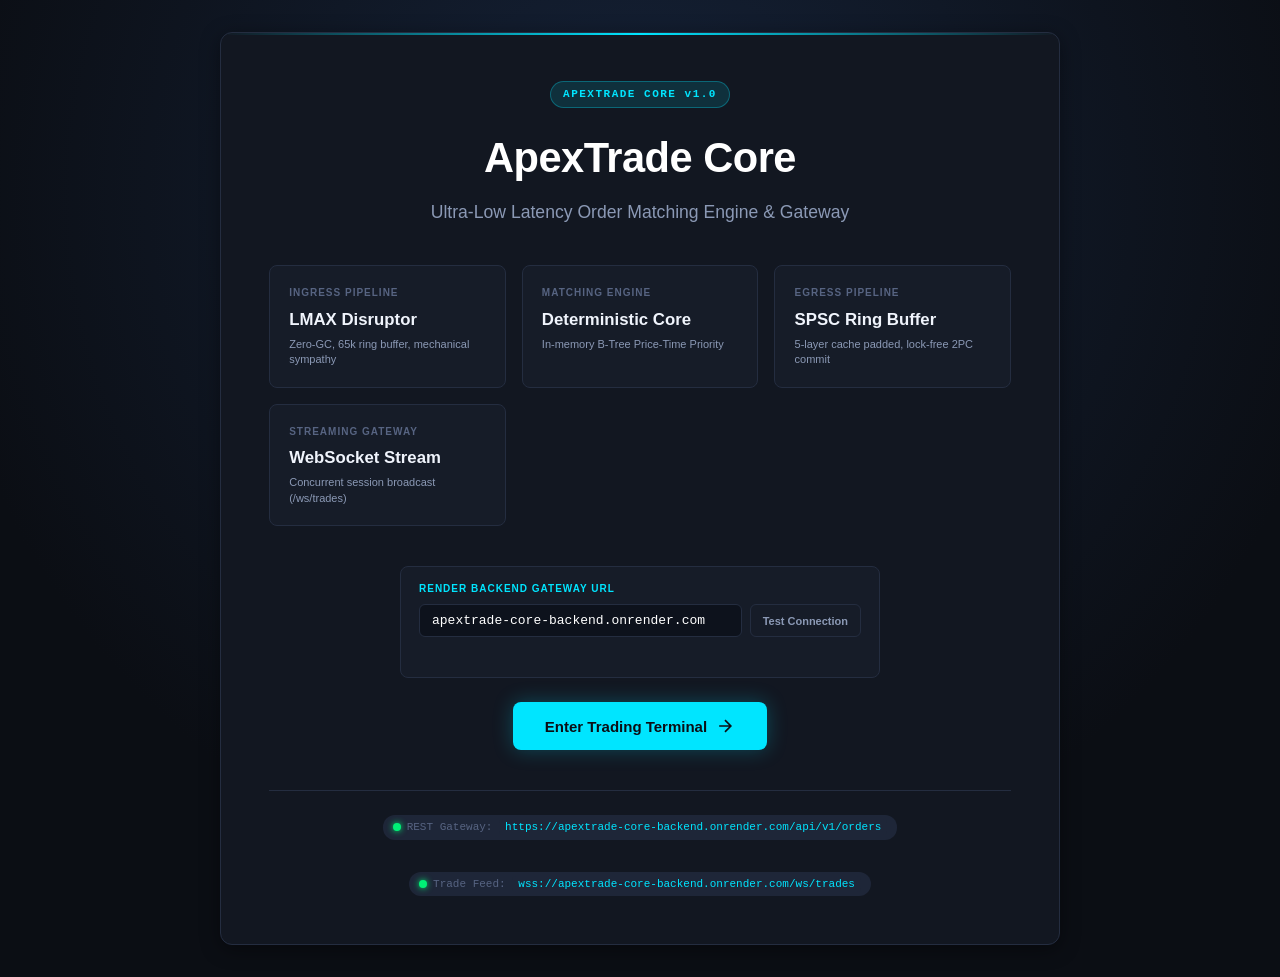
==== frontend/index.html @ 794113b6 "feat(frontend): set default production gateway to apextrade-core-backend.onrender.com" ====
<!DOCTYPE html>
<html lang="en">
<head>
  <meta charset="UTF-8">
  <meta name="viewport" content="width=device-width, initial-scale=1.0">
  <title>ApexTrade Core // Ultra-Low Latency Trading Terminal</title>
  <link rel="stylesheet" href="css/style.css">
</head>
<body class="theme-dark">
  <div id="app-container">

    <!-- ==================== VIEW 1: WELCOME SCREEN ==================== -->
    <section id="welcome-view" class="view active">
      <div class="welcome-card">
        <div class="welcome-header">
          <span class="badge-accent">APEXTRADE CORE v1.0</span>
          <h1 class="welcome-title">ApexTrade Core</h1>
          <p class="welcome-subtitle">Ultra-Low Latency Order Matching Engine & Gateway</p>
        </div>

        <div class="specs-grid">
          <div class="spec-card">
            <div class="spec-label">INGRESS PIPELINE</div>
            <div class="spec-value">LMAX Disruptor</div>
            <div class="spec-detail">Zero-GC, 65k ring buffer, mechanical sympathy</div>
          </div>
          <div class="spec-card">
            <div class="spec-label">MATCHING ENGINE</div>
            <div class="spec-value">Deterministic Core</div>
            <div class="spec-detail">In-memory B-Tree Price-Time Priority</div>
          </div>
          <div class="spec-card">
            <div class="spec-label">EGRESS PIPELINE</div>
            <div class="spec-value">SPSC Ring Buffer</div>
            <div class="spec-detail">5-layer cache padded, lock-free 2PC commit</div>
          </div>
          <div class="spec-card">
            <div class="spec-label">STREAMING GATEWAY</div>
            <div class="spec-value">WebSocket Stream</div>
            <div class="spec-detail">Concurrent session broadcast (/ws/trades)</div>
          </div>
        </div>

        <div class="welcome-actions">
          <div class="gateway-config-box" id="welcome-gateway-box">
            <label for="welcome-gateway-input" class="gateway-label">RENDER BACKEND GATEWAY URL</label>
            <div class="gateway-input-group">
              <input type="text" id="welcome-gateway-input" placeholder="apextrade-core-backend.onrender.com" class="font-mono" autocomplete="off" spellcheck="false">
              <button type="button" id="btn-test-gateway" class="btn btn-outline btn-sm">Test Connection</button>
            </div>
            <div id="gateway-test-status" class="gateway-status-text"></div>
          </div>

          <button id="btn-enter-terminal" class="btn btn-primary btn-large">
            <span>Enter Trading Terminal</span>
            <svg class="icon-arrow" width="20" height="20" viewBox="0 0 24 24" fill="none" stroke="currentColor" stroke-width="2">
              <path d="M5 12h14M12 5l7 7-7 7"/>
            </svg>
          </button>
        </div>

        <div class="welcome-footer">
          <div class="status-indicator">
            <span class="status-dot ping-alive"></span>
            <span>REST Gateway: <code class="code-pill" id="footer-rest-url">/api/v1/orders</code></span>
          </div>
          <div class="status-indicator">
            <span class="status-dot ping-alive"></span>
            <span>Trade Feed: <code class="code-pill" id="footer-ws-url">/ws/trades</code></span>
          </div>
        </div>
      </div>
    </section>

    <!-- ==================== VIEW 2: TRADING TERMINAL ==================== -->
    <section id="terminal-view" class="view hidden">
      <!-- Terminal Top Navigation Bar -->
      <header class="terminal-navbar">
        <div class="nav-left">
          <div class="brand">
            <span class="brand-logo">▲</span>
            <span class="brand-text">APEXTRADE<span class="accent-text">.CORE</span></span>
          </div>
          <div class="ws-status-badge" id="ws-status">
            <span class="status-dot" id="ws-dot"></span>
            <span id="ws-status-text">CONNECTING...</span>
          </div>
        </div>

        <!-- Real-time Market Strip -->
        <div class="market-strip">
          <div class="market-item">
            <span class="market-label">INSTRUMENT</span>
            <span class="market-val font-mono" id="instrument-name">BTC / USDT</span>
          </div>
          <div class="market-item">
            <span class="market-label">LAST TRADED PRICE (LTP)</span>
            <span class="market-val font-mono price-display" id="ltp-display">--</span>
          </div>
          <div class="market-item">
            <span class="market-label">LAST QTY</span>
            <span class="market-val font-mono" id="last-qty-display">--</span>
          </div>
          <div class="market-item">
            <span class="market-label">SESSION VOLUME</span>
            <span class="market-val font-mono" id="total-vol-display">0</span>
          </div>
          <div class="market-item">
            <span class="market-label">TOTAL TRADES</span>
            <span class="market-val font-mono" id="trade-count-display">0</span>
          </div>
        </div>

        <div class="nav-right">
          <div class="user-session-chip" title="ApexTrade Backend Gateway Host (Leave empty for auto-detect)">
            <span class="user-label">GATEWAY:</span>
            <input type="text" id="gateway-host-input" placeholder="auto" style="width: 130px;">
          </div>
          <div class="user-session-chip">
            <span class="user-label">USER ID:</span>
            <input type="number" id="trader-user-id" min="1" value="101" title="Trading User ID">
          </div>
          <button id="btn-exit-terminal" class="btn btn-outline btn-sm" title="Return to Welcome Screen">Exit</button>
        </div>
      </header>

      <!-- Terminal Main Grid -->
      <main class="terminal-grid">

        <!-- Column 1: Order Placement Form -->
        <section class="panel panel-order-entry">
          <div class="panel-header">
            <h2>Direct Market Access (DMA)</h2>
            <span class="panel-subtitle">Post order to Ingress Disruptor</span>
          </div>

          <div class="panel-body">
            <!-- Buy / Sell Toggle -->
            <div class="toggle-group side-toggle" role="group">
              <button type="button" class="btn-toggle active-buy" id="btn-side-buy" data-side="BUY">BUY</button>
              <button type="button" class="btn-toggle" id="btn-side-sell" data-side="SELL">SELL</button>
            </div>

            <!-- Order Type Toggle -->
            <div class="toggle-group type-toggle" role="group">
              <button type="button" class="btn-toggle active" id="btn-type-limit" data-type="LIMIT">LIMIT</button>
              <button type="button" class="btn-toggle" id="btn-type-market" data-type="MARKET">MARKET</button>
            </div>

            <!-- Order Form -->
            <form id="order-form" novalidate>
              <!-- Price Field -->
              <div class="form-group" id="group-price">
                <label for="input-price">Limit Price (USDT)</label>
                <div class="input-with-controls">
                  <button type="button" class="btn-step" id="btn-price-minus">-10</button>
                  <input type="number" id="input-price" class="font-mono" value="50000" min="1" step="any" required>
                  <button type="button" class="btn-step" id="btn-price-plus">+10</button>
                </div>
                <div class="quick-presets">
                  <button type="button" class="btn-preset" data-price-offset="-50">-50</button>
                  <button type="button" class="btn-preset" data-price-offset="-10">-10</button>
                  <button type="button" class="btn-preset" data-price-offset="0">LTP</button>
                  <button type="button" class="btn-preset" data-price-offset="10">+10</button>
                  <button type="button" class="btn-preset" data-price-offset="50">+50</button>
                </div>
              </div>

              <!-- Quantity Field -->
              <div class="form-group" id="group-qty">
                <label for="input-qty">Quantity</label>
                <div class="input-with-controls">
                  <button type="button" class="btn-step" id="btn-qty-minus">-10</button>
                  <input type="number" id="input-qty" class="font-mono" value="10" min="1" step="any" required>
                  <button type="button" class="btn-step" id="btn-qty-plus">+10</button>
                </div>
                <div class="quick-presets">
                  <button type="button" class="btn-preset" data-qty="10">10</button>
                  <button type="button" class="btn-preset" data-qty="50">50</button>
                  <button type="button" class="btn-preset" data-qty="100">100</button>
                  <button type="button" class="btn-preset" data-qty="500">500</button>
                </div>
              </div>

              <!-- Order Summary Calculation -->
              <div class="order-summary font-mono">
                <div class="summary-row">
                  <span>Est. Notional:</span>
                  <span id="summary-notional">500,000 USDT</span>
                </div>
              </div>

              <!-- Submit Button -->
              <button type="submit" id="btn-submit-order" class="btn btn-buy btn-block">
                Submit BUY Limit Order
              </button>
            </form>

            <!-- Quick Demo Helper -->
            <div class="demo-box">
              <span class="demo-box-label">QUICK VERIFICATION</span>
              <button type="button" id="btn-demo-cross" class="btn btn-outline btn-sm btn-block" title="Places BUY @ 50000 and SELL @ 50000 to instantly trigger an execution">
                ⚡ Place Cross Pair (Match Test)
              </button>
            </div>

            <!-- Execution Status Banner -->
            <div id="order-status-banner" class="status-banner hidden">
              <div class="status-banner-content">
                <span class="status-banner-title" id="banner-title">ORDER SUBMITTED</span>
                <span class="status-banner-desc font-mono" id="banner-desc">--</span>
              </div>
            </div>
          </div>
        </section>

        <!-- Column 2: My Active Orders (Client Cache & Cancel) -->
        <section class="panel panel-my-orders">
          <div class="panel-header">
            <div class="header-with-badge">
              <h2>My Active Orders</h2>
              <span class="count-badge font-mono" id="my-orders-count">0</span>
            </div>
            <button type="button" id="btn-clear-orders" class="btn btn-link btn-xs" title="Clear cancelled and fully filled orders">
              Clear Completed
            </button>
          </div>

          <div class="panel-body table-container">
            <table class="data-table" id="table-my-orders">
              <thead>
                <tr>
                  <th>Order ID</th>
                  <th>Time</th>
                  <th>Side</th>
                  <th>Type</th>
                  <th>Price</th>
                  <th>Qty</th>
                  <th>Filled</th>
                  <th>Status</th>
                  <th>Action</th>
                </tr>
              </thead>
              <tbody id="my-orders-tbody">
                <tr class="empty-row" id="my-orders-empty">
                  <td colspan="9">No active orders placed yet in this session.</td>
                </tr>
              </tbody>
            </table>
          </div>
        </section>

        <!-- Column 3: Public Trade Tape (Live WebSocket Stream) -->
        <section class="panel panel-trade-tape">
          <div class="panel-header">
            <div class="header-with-badge">
              <h2>Public Trade Feed</h2>
              <span class="feed-pulse" id="tape-pulse"></span>
            </div>
            <div class="header-tools">
              <label class="toggle-checkbox" title="Toggle automatic scrolling to latest trades">
                <input type="checkbox" id="chk-autoscroll" checked>
                <span>Auto-scroll</span>
              </label>
            </div>
          </div>

          <div class="panel-body table-container" id="trade-tape-container">
            <table class="data-table" id="table-trades">
              <thead>
                <tr>
                  <th>Time</th>
                  <th>Side</th>
                  <th>Price (USDT)</th>
                  <th>Size</th>
                  <th>Trade ID</th>
                  <th>Taker / Maker</th>
                </tr>
              </thead>
              <tbody id="trade-tape-tbody">
                <tr class="empty-row" id="trade-tape-empty">
                  <td colspan="6">Waiting for trade executions from matching engine...</td>
                </tr>
              </tbody>
            </table>
          </div>
        </section>

      </main>
    </section>

  </div>

  <script src="js/app.js"></script>
</body>
</html>
---- frontend/css/style.css ----
/* ==========================================================================
   ApexTrade Core - High-Performance Trading Terminal Theme
   ========================================================================== */

:root {
  --bg-primary: #0b0e14;
  --bg-secondary: #121721;
  --bg-panel: #161c28;
  --bg-surface: #1e2638;
  --bg-input: #0d121c;

  --border-subtle: #242d40;
  --border-focus: #00e5ff;

  --text-primary: #f0f4fc;
  --text-secondary: #8b99b5;
  --text-muted: #576482;

  --color-buy: #00f076;
  --color-buy-bg: rgba(0, 240, 118, 0.12);
  --color-buy-hover: #00d366;

  --color-sell: #ff3b57;
  --color-sell-bg: rgba(255, 59, 87, 0.12);
  --color-sell-hover: #e02c46;

  --color-accent: #00e5ff;
  --color-accent-bg: rgba(0, 229, 255, 0.12);

  --color-warning: #ffb703;
  --color-warning-bg: rgba(255, 183, 3, 0.12);

  --color-cancelled: #7b879c;

  --font-sans: -apple-system, BlinkMacSystemFont, "Segoe UI", Roboto, "Helvetica Neue", Arial, sans-serif;
  --font-mono: "JetBrains Mono", "SF Mono", "Fira Code", Menlo, Monaco, Consolas, "Liberation Mono", "Courier New", monospace;

  --shadow-sm: 0 2px 6px rgba(0, 0, 0, 0.3);
  --shadow-panel: 0 4px 20px rgba(0, 0, 0, 0.4);
  --shadow-glow-cyan: 0 0 20px rgba(0, 229, 255, 0.25);
  --shadow-glow-buy: 0 0 15px rgba(0, 240, 118, 0.3);
  --shadow-glow-sell: 0 0 15px rgba(255, 59, 87, 0.3);
}

* {
  box-sizing: border-box;
  margin: 0;
  padding: 0;
}

body {
  background-color: var(--bg-primary);
  color: var(--text-primary);
  font-family: var(--font-sans);
  font-size: 13px;
  line-height: 1.5;
  min-height: 100vh;
  overflow-x: hidden;
  -webkit-font-smoothing: antialiased;
}

.font-mono {
  font-family: var(--font-mono) !important;
}

/* Scrollbars */
::-webkit-scrollbar {
  width: 6px;
  height: 6px;
}
::-webkit-scrollbar-track {
  background: var(--bg-secondary);
}
::-webkit-scrollbar-thumb {
  background: var(--border-subtle);
  border-radius: 3px;
}
::-webkit-scrollbar-thumb:hover {
  background: var(--text-muted);
}

/* ==========================================================================
   Views & View Switcher
   ========================================================================== */

.view {
  min-height: 100vh;
  display: flex;
  flex-direction: column;
}

.view.hidden {
  display: none !important;
}

/* ==========================================================================
   VIEW 1: Welcome Screen
   ========================================================================== */

#welcome-view {
  display: flex;
  align-items: center;
  justify-content: center;
  padding: 2rem;
  background: radial-gradient(circle at 50% 20%, #152238 0%, var(--bg-primary) 70%);
}

.welcome-card {
  max-width: 840px;
  width: 100%;
  background: var(--bg-secondary);
  border: 1px solid var(--border-subtle);
  border-radius: 12px;
  padding: 3rem;
  box-shadow: var(--shadow-panel);
  text-align: center;
  position: relative;
  overflow: hidden;
}

.welcome-card::before {
  content: "";
  position: absolute;
  top: 0;
  left: 0;
  right: 0;
  height: 2px;
  background: linear-gradient(90deg, transparent, var(--color-accent), transparent);
}

.badge-accent {
  display: inline-block;
  padding: 4px 12px;
  background: var(--color-accent-bg);
  color: var(--color-accent);
  font-family: var(--font-mono);
  font-size: 11px;
  font-weight: 700;
  letter-spacing: 1.5px;
  border-radius: 20px;
  border: 1px solid rgba(0, 229, 255, 0.3);
  margin-bottom: 1.2rem;
}

.welcome-title {
  font-size: 2.6rem;
  font-weight: 800;
  letter-spacing: -0.5px;
  color: #fff;
  margin-bottom: 0.6rem;
}

.welcome-subtitle {
  font-size: 1.1rem;
  color: var(--text-secondary);
  max-width: 600px;
  margin: 0 auto 2.5rem;
}

.specs-grid {
  display: grid;
  grid-template-columns: repeat(auto-fit, minmax(180px, 1fr));
  gap: 1rem;
  margin-bottom: 2.5rem;
  text-align: left;
}

.spec-card {
  background: var(--bg-panel);
  border: 1px solid var(--border-subtle);
  border-radius: 8px;
  padding: 1.2rem;
  transition: transform 0.2s, border-color 0.2s;
}

.spec-card:hover {
  transform: translateY(-2px);
  border-color: var(--color-accent);
}

.spec-label {
  font-size: 10px;
  font-weight: 700;
  letter-spacing: 1px;
  color: var(--text-muted);
  margin-bottom: 0.4rem;
}

.spec-value {
  font-size: 1.05rem;
  font-weight: 700;
  color: var(--text-primary);
  margin-bottom: 0.3rem;
}

.spec-detail {
  font-size: 11px;
  color: var(--text-secondary);
  line-height: 1.4;
}

.welcome-actions {
  display: flex;
  flex-direction: column;
  align-items: center;
  gap: 1.5rem;
  margin-bottom: 2.5rem;
}

.gateway-config-box {
  width: 100%;
  max-width: 480px;
  background: var(--bg-panel);
  border: 1px solid var(--border-subtle);
  border-radius: 8px;
  padding: 14px 18px;
  text-align: left;
}

.gateway-label {
  display: block;
  font-size: 10px;
  font-weight: 700;
  letter-spacing: 1px;
  color: var(--color-accent);
  margin-bottom: 8px;
}

.gateway-input-group {
  display: flex;
  gap: 8px;
}

.gateway-input-group input {
  flex: 1;
  background: var(--bg-input);
  border: 1px solid var(--border-subtle);
  border-radius: 6px;
  color: #fff;
  font-size: 13px;
  padding: 8px 12px;
  outline: none;
  transition: border-color 0.2s;
}

.gateway-input-group input:focus {
  border-color: var(--color-accent);
}

.gateway-status-text {
  margin-top: 8px;
  font-size: 11px;
  font-family: var(--font-mono);
  min-height: 18px;
}

.gateway-status-text.success {
  color: var(--color-buy);
}

.gateway-status-text.error {
  color: var(--color-sell);
}

.gateway-status-text.loading {
  color: var(--color-warning);
}

.welcome-footer {
  display: flex;
  justify-content: center;
  gap: 2rem;
  padding-top: 1.5rem;
  border-top: 1px solid var(--border-subtle);
  font-size: 12px;
  color: var(--text-muted);
  flex-wrap: wrap;
}

.code-pill {
  background: var(--bg-surface);
  color: var(--color-accent);
  padding: 2px 6px;
  border-radius: 4px;
  font-family: var(--font-mono);
  font-size: 11px;
}

/* ==========================================================================
   VIEW 2: Trading Terminal
   ========================================================================== */

#terminal-view {
  background: var(--bg-primary);
}

/* Navigation Bar */
.terminal-navbar {
  height: 54px;
  background: var(--bg-secondary);
  border-bottom: 1px solid var(--border-subtle);
  display: flex;
  align-items: center;
  justify-content: space-between;
  padding: 0 1.2rem;
  gap: 1rem;
  flex-shrink: 0;
}

.nav-left, .nav-right {
  display: flex;
  align-items: center;
  gap: 1rem;
}

.brand {
  display: flex;
  align-items: center;
  gap: 6px;
  font-weight: 800;
  font-size: 14px;
  letter-spacing: 0.5px;
}

.brand-logo {
  color: var(--color-accent);
  font-size: 16px;
}

.brand-text .accent-text {
  color: var(--color-accent);
}

/* Status Indicators */
.status-indicator, .ws-status-badge {
  display: inline-flex;
  align-items: center;
  gap: 6px;
  font-size: 11px;
  font-family: var(--font-mono);
  padding: 4px 10px;
  border-radius: 12px;
  background: var(--bg-surface);
}

.status-dot {
  width: 8px;
  height: 8px;
  border-radius: 50%;
  background: var(--text-muted);
  transition: background-color 0.3s;
}

.status-dot.connected {
  background: var(--color-buy);
  box-shadow: 0 0 8px var(--color-buy);
}

.status-dot.disconnected {
  background: var(--color-sell);
  box-shadow: 0 0 8px var(--color-sell);
}

.status-dot.connecting {
  background: var(--color-warning);
  box-shadow: 0 0 8px var(--color-warning);
  animation: pulse-dot 1.5s infinite;
}

.status-dot.ping-alive {
  background: var(--color-buy);
  box-shadow: 0 0 6px var(--color-buy);
}

@keyframes pulse-dot {
  0%, 100% { opacity: 1; }
  50% { opacity: 0.3; }
}

/* Market Strip */
.market-strip {
  display: flex;
  align-items: center;
  gap: 1.8rem;
  background: var(--bg-panel);
  border: 1px solid var(--border-subtle);
  border-radius: 6px;
  padding: 4px 14px;
  overflow-x: auto;
}

.market-item {
  display: flex;
  flex-direction: column;
}

.market-label {
  font-size: 9px;
  font-weight: 700;
  letter-spacing: 0.8px;
  color: var(--text-muted);
}

.market-val {
  font-size: 13px;
  font-weight: 700;
  color: var(--text-primary);
}

.price-display {
  font-size: 15px;
  letter-spacing: 0.5px;
  transition: color 0.2s, background-color 0.3s;
  padding: 1px 4px;
  border-radius: 3px;
}

.price-up {
  color: var(--color-buy) !important;
  background-color: var(--color-buy-bg);
}

.price-down {
  color: var(--color-sell) !important;
  background-color: var(--color-sell-bg);
}

/* User Session Chip */
.user-session-chip {
  display: flex;
  align-items: center;
  gap: 6px;
  background: var(--bg-surface);
  border: 1px solid var(--border-subtle);
  border-radius: 6px;
  padding: 2px 8px;
}

.user-label {
  font-size: 10px;
  font-weight: 700;
  color: var(--text-muted);
}

.user-session-chip input {
  background: transparent;
  border: none;
  color: var(--color-accent);
  font-family: var(--font-mono);
  font-size: 12px;
  font-weight: 700;
  width: 50px;
  outline: none;
}

/* ==========================================================================
   Terminal Grid Layout
   ========================================================================== */

.terminal-grid {
  display: grid;
  grid-template-columns: 320px 1.2fr 1.1fr;
  gap: 10px;
  padding: 10px;
  flex: 1;
  overflow: hidden;
  height: calc(100vh - 54px);
}

@media (max-width: 1200px) {
  .terminal-grid {
    grid-template-columns: 300px 1fr;
  }
  .panel-trade-tape {
    grid-column: span 2;
  }
}

@media (max-width: 800px) {
  .terminal-grid {
    grid-template-columns: 1fr;
    overflow-y: auto;
    height: auto;
  }
  .panel-trade-tape {
    grid-column: span 1;
  }
}

/* Panels */
.panel {
  background: var(--bg-panel);
  border: 1px solid var(--border-subtle);
  border-radius: 8px;
  display: flex;
  flex-direction: column;
  overflow: hidden;
}

.panel-header {
  padding: 10px 14px;
  background: var(--bg-secondary);
  border-bottom: 1px solid var(--border-subtle);
  display: flex;
  justify-content: space-between;
  align-items: center;
}

.panel-header h2 {
  font-size: 13px;
  font-weight: 700;
  letter-spacing: 0.3px;
  color: var(--text-primary);
}

.panel-subtitle {
  font-size: 10px;
  color: var(--text-muted);
}

.header-with-badge {
  display: flex;
  align-items: center;
  gap: 8px;
}

.count-badge {
  background: var(--bg-surface);
  color: var(--color-accent);
  padding: 1px 7px;
  border-radius: 10px;
  font-size: 11px;
  font-weight: 700;
}

.feed-pulse {
  width: 8px;
  height: 8px;
  border-radius: 50%;
  background: var(--color-buy);
  display: inline-block;
  opacity: 0.5;
}

.feed-pulse.pulse-active {
  animation: pulse-ring 0.6s ease-out;
}

@keyframes pulse-ring {
  0% { transform: scale(0.95); opacity: 1; box-shadow: 0 0 0 0 rgba(0, 240, 118, 0.7); }
  70% { transform: scale(1.4); opacity: 0.8; box-shadow: 0 0 0 8px rgba(0, 240, 118, 0); }
  100% { transform: scale(1); opacity: 0.5; box-shadow: 0 0 0 0 rgba(0, 240, 118, 0); }
}

.panel-body {
  padding: 14px;
  flex: 1;
  overflow-y: auto;
}

/* ==========================================================================
   Order Entry Panel
   ========================================================================== */

.toggle-group {
  display: flex;
  background: var(--bg-surface);
  border-radius: 6px;
  padding: 2px;
  margin-bottom: 12px;
  gap: 2px;
}

.btn-toggle {
  flex: 1;
  border: none;
  background: transparent;
  color: var(--text-secondary);
  font-size: 12px;
  font-weight: 700;
  padding: 7px 10px;
  border-radius: 4px;
  cursor: pointer;
  transition: all 0.2s;
}

.btn-toggle.active {
  background: var(--bg-panel);
  color: var(--text-primary);
}

.btn-toggle.active-buy {
  background: var(--color-buy);
  color: #0b0e14;
}

.btn-toggle.active-sell {
  background: var(--color-sell);
  color: #fff;
}

.form-group {
  margin-bottom: 12px;
}

.form-group label {
  display: block;
  font-size: 11px;
  font-weight: 600;
  color: var(--text-secondary);
  margin-bottom: 6px;
}

.input-with-controls {
  display: flex;
  gap: 4px;
}

.input-with-controls input {
  flex: 1;
  background: var(--bg-input);
  border: 1px solid var(--border-subtle);
  border-radius: 6px;
  color: var(--text-primary);
  font-size: 14px;
  font-weight: 600;
  padding: 8px 10px;
  outline: none;
  transition: border-color 0.2s;
}

.input-with-controls input:focus {
  border-color: var(--color-accent);
}

.input-with-controls input:disabled {
  opacity: 0.4;
  cursor: not-allowed;
}

.btn-step {
  background: var(--bg-surface);
  border: 1px solid var(--border-subtle);
  color: var(--text-secondary);
  font-family: var(--font-mono);
  font-size: 11px;
  font-weight: 600;
  padding: 0 10px;
  border-radius: 6px;
  cursor: pointer;
  transition: background-color 0.2s, color 0.2s;
}

.btn-step:hover {
  background: var(--border-subtle);
  color: var(--text-primary);
}

.quick-presets {
  display: flex;
  gap: 4px;
  margin-top: 6px;
}

.btn-preset {
  flex: 1;
  background: transparent;
  border: 1px solid var(--border-subtle);
  color: var(--text-muted);
  font-family: var(--font-mono);
  font-size: 10px;
  padding: 3px 0;
  border-radius: 4px;
  cursor: pointer;
  transition: all 0.2s;
}

.btn-preset:hover {
  border-color: var(--color-accent);
  color: var(--color-accent);
  background: var(--color-accent-bg);
}

.order-summary {
  background: var(--bg-surface);
  border: 1px solid var(--border-subtle);
  border-radius: 6px;
  padding: 8px 10px;
  margin-bottom: 12px;
}

.summary-row {
  display: flex;
  justify-content: space-between;
  font-size: 11px;
  color: var(--text-secondary);
}

.summary-row span:last-child {
  color: var(--text-primary);
  font-weight: 600;
}

.btn-block {
  width: 100%;
}

.btn-buy {
  background: var(--color-buy);
  color: #0b0e14;
  font-weight: 800;
  font-size: 13px;
  letter-spacing: 0.5px;
  padding: 10px;
  border-radius: 6px;
  border: none;
  cursor: pointer;
  box-shadow: var(--shadow-glow-buy);
  transition: all 0.2s;
}

.btn-buy:hover {
  background: var(--color-buy-hover);
  transform: translateY(-1px);
}

.btn-sell {
  background: var(--color-sell);
  color: #fff;
  font-weight: 800;
  font-size: 13px;
  letter-spacing: 0.5px;
  padding: 10px;
  border-radius: 6px;
  border: none;
  cursor: pointer;
  box-shadow: var(--shadow-glow-sell);
  transition: all 0.2s;
}

.btn-sell:hover {
  background: var(--color-sell-hover);
  transform: translateY(-1px);
}

/* Quick Demo Box */
.demo-box {
  margin-top: 14px;
  padding-top: 12px;
  border-top: 1px solid var(--border-subtle);
}

.demo-box-label {
  display: block;
  font-size: 9px;
  font-weight: 700;
  letter-spacing: 1px;
  color: var(--text-muted);
  margin-bottom: 6px;
}

/* Status Banner */
.status-banner {
  margin-top: 12px;
  padding: 10px;
  border-radius: 6px;
  border-left: 3px solid var(--color-accent);
  background: var(--bg-surface);
  animation: fade-in 0.3s ease-out;
}

.status-banner.success {
  border-left-color: var(--color-buy);
  background: var(--color-buy-bg);
}

.status-banner.error {
  border-left-color: var(--color-sell);
  background: var(--color-sell-bg);
}

.status-banner-title {
  display: block;
  font-size: 11px;
  font-weight: 700;
  letter-spacing: 0.5px;
  margin-bottom: 2px;
}

.status-banner-desc {
  font-size: 11px;
  color: var(--text-secondary);
  word-break: break-all;
}

@keyframes fade-in {
  from { opacity: 0; transform: translateY(-4px); }
  to { opacity: 1; transform: translateY(0); }
}

/* ==========================================================================
   Data Tables (My Orders & Trade Tape)
   ========================================================================== */

.table-container {
  padding: 0;
  position: relative;
}

.data-table {
  width: 100%;
  border-collapse: collapse;
  text-align: left;
}

.data-table thead {
  position: sticky;
  top: 0;
  background: var(--bg-secondary);
  z-index: 2;
}

.data-table th {
  padding: 8px 10px;
  font-size: 10px;
  font-weight: 700;
  letter-spacing: 0.5px;
  color: var(--text-muted);
  border-bottom: 1px solid var(--border-subtle);
  white-space: nowrap;
}

.data-table td {
  padding: 8px 10px;
  font-size: 12px;
  font-family: var(--font-mono);
  border-bottom: 1px solid rgba(36, 45, 64, 0.5);
  white-space: nowrap;
}

.data-table tr:hover {
  background: rgba(255, 255, 255, 0.02);
}

.empty-row td {
  text-align: center;
  padding: 2.5rem 1rem;
  color: var(--text-muted);
  font-family: var(--font-sans);
  font-size: 12px;
}

/* Badges */
.badge-side {
  display: inline-block;
  padding: 2px 6px;
  border-radius: 4px;
  font-size: 10px;
  font-weight: 700;
  letter-spacing: 0.5px;
}

.badge-buy {
  background: var(--color-buy-bg);
  color: var(--color-buy);
}

.badge-sell {
  background: var(--color-sell-bg);
  color: var(--color-sell);
}

.badge-status {
  display: inline-block;
  padding: 2px 6px;
  border-radius: 4px;
  font-size: 10px;
  font-weight: 700;
}

.status-queued {
  background: var(--color-accent-bg);
  color: var(--color-accent);
}

.status-partial {
  background: var(--color-warning-bg);
  color: var(--color-warning);
}

.status-filled {
  background: var(--color-buy-bg);
  color: var(--color-buy);
}

.status-cancelled {
  background: rgba(123, 135, 156, 0.15);
  color: var(--color-cancelled);
}

.status-rejected {
  background: var(--color-sell-bg);
  color: var(--color-sell);
}

/* Table Flash Animations */
.row-flash-buy {
  animation: flash-green 1s ease-out;
}

.row-flash-sell {
  animation: flash-red 1s ease-out;
}

@keyframes flash-green {
  0% { background-color: rgba(0, 240, 118, 0.35); }
  100% { background-color: transparent; }
}

@keyframes flash-red {
  0% { background-color: rgba(255, 59, 87, 0.35); }
  100% { background-color: transparent; }
}

/* Buttons */
.btn {
  font-family: var(--font-sans);
  font-weight: 600;
  border-radius: 6px;
  border: none;
  cursor: pointer;
  display: inline-flex;
  align-items: center;
  justify-content: center;
  gap: 8px;
  transition: all 0.2s;
}

.btn-primary {
  background: var(--color-accent);
  color: #0b0e14;
  box-shadow: var(--shadow-glow-cyan);
}

.btn-primary:hover {
  background: #33ebff;
  transform: translateY(-2px);
}

.btn-primary-large {
  font-size: 15px;
  font-weight: 700;
  padding: 14px 32px;
  border-radius: 8px;
}

.btn-large {
  font-size: 15px;
  font-weight: 700;
  padding: 14px 32px;
  border-radius: 8px;
}

.btn-outline {
  background: transparent;
  border: 1px solid var(--border-subtle);
  color: var(--text-secondary);
}

.btn-outline:hover {
  border-color: var(--text-primary);
  color: var(--text-primary);
  background: var(--bg-surface);
}

.btn-sm {
  padding: 6px 12px;
  font-size: 11px;
}

.btn-xs {
  padding: 3px 8px;
  font-size: 10px;
}

.btn-link {
  background: transparent;
  color: var(--color-accent);
  border: none;
  cursor: pointer;
  text-decoration: underline;
  padding: 0;
}

.btn-link:hover {
  color: #fff;
}

.btn-cancel {
  background: rgba(255, 59, 87, 0.15);
  color: var(--color-sell);
  border: 1px solid rgba(255, 59, 87, 0.3);
  font-size: 10px;
  font-weight: 700;
  padding: 2px 8px;
  border-radius: 4px;
  cursor: pointer;
  transition: all 0.2s;
}

.btn-cancel:hover {
  background: var(--color-sell);
  color: #fff;
}

.btn-cancel:disabled {
  opacity: 0.3;
  cursor: not-allowed;
  border-color: transparent;
  background: transparent;
  color: var(--text-muted);
}

/* Header Tools & Checkbox */
.header-tools {
  display: flex;
  align-items: center;
  gap: 10px;
}

.toggle-checkbox {
  display: inline-flex;
  align-items: center;
  gap: 6px;
  font-size: 11px;
  color: var(--text-secondary);
  cursor: pointer;
}

.toggle-checkbox input {
  accent-color: var(--color-accent);
}
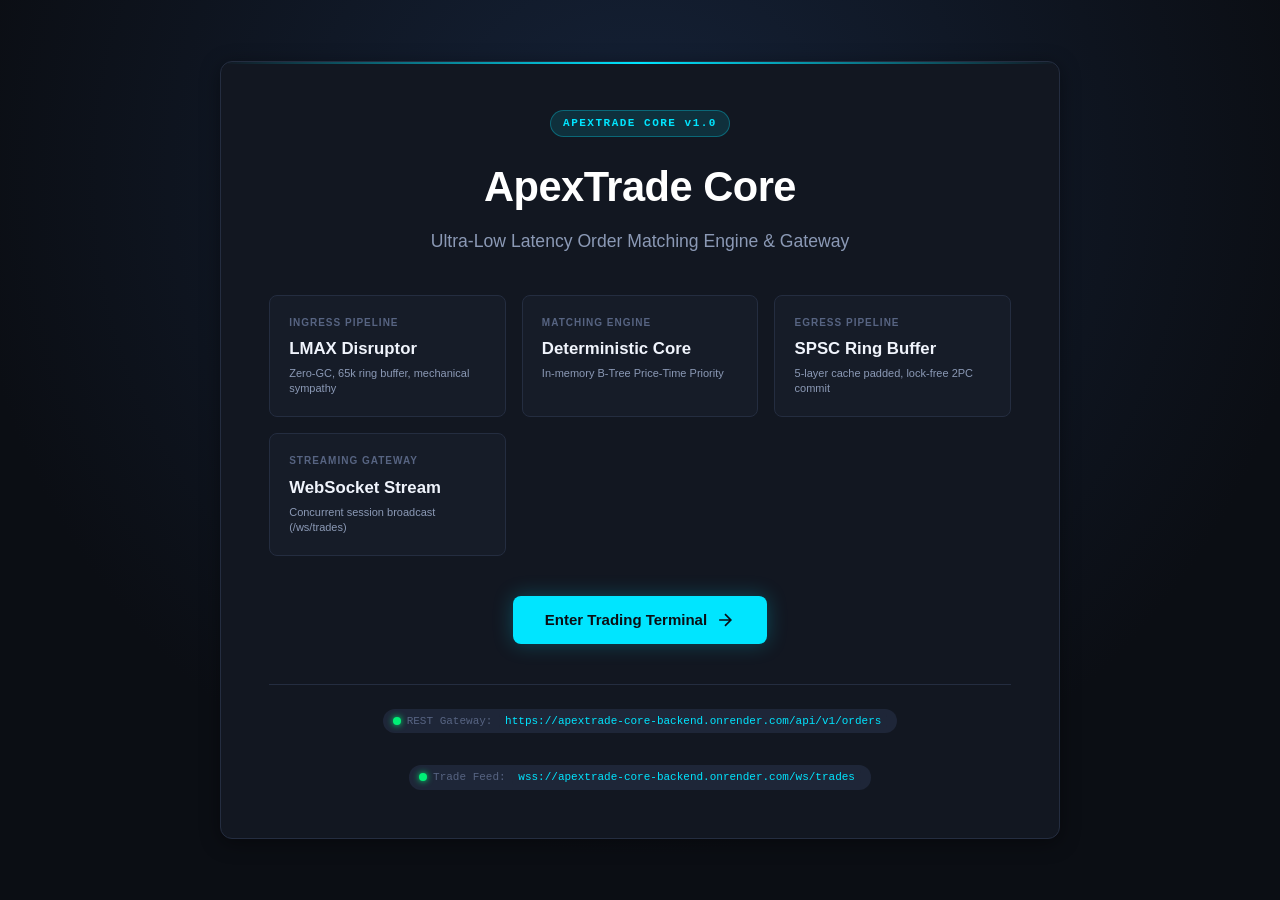
==== commit 88a6491b: "feat: automated backend routing and root /health endpoint" ====
--- a/frontend/index.html
+++ b/frontend/index.html
@@ -42,15 +42,6 @@
         </div>
 
         <div class="welcome-actions">
-          <div class="gateway-config-box" id="welcome-gateway-box">
-            <label for="welcome-gateway-input" class="gateway-label">RENDER BACKEND GATEWAY URL</label>
-            <div class="gateway-input-group">
-              <input type="text" id="welcome-gateway-input" placeholder="apextrade-core-backend.onrender.com" class="font-mono" autocomplete="off" spellcheck="false">
-              <button type="button" id="btn-test-gateway" class="btn btn-outline btn-sm">Test Connection</button>
-            </div>
-            <div id="gateway-test-status" class="gateway-status-text"></div>
-          </div>
-
           <button id="btn-enter-terminal" class="btn btn-primary btn-large">
             <span>Enter Trading Terminal</span>
             <svg class="icon-arrow" width="20" height="20" viewBox="0 0 24 24" fill="none" stroke="currentColor" stroke-width="2">
@@ -112,10 +103,6 @@
         </div>
 
         <div class="nav-right">
-          <div class="user-session-chip" title="ApexTrade Backend Gateway Host (Leave empty for auto-detect)">
-            <span class="user-label">GATEWAY:</span>
-            <input type="text" id="gateway-host-input" placeholder="auto" style="width: 130px;">
-          </div>
           <div class="user-session-chip">
             <span class="user-label">USER ID:</span>
             <input type="number" id="trader-user-id" min="1" value="101" title="Trading User ID">
--- a/frontend/css/style.css
+++ b/frontend/css/style.css
@@ -201,69 +201,8 @@
 
 .welcome-actions {
   display: flex;
-  flex-direction: column;
-  align-items: center;
-  gap: 1.5rem;
+  justify-content: center;
   margin-bottom: 2.5rem;
-}
-
-.gateway-config-box {
-  width: 100%;
-  max-width: 480px;
-  background: var(--bg-panel);
-  border: 1px solid var(--border-subtle);
-  border-radius: 8px;
-  padding: 14px 18px;
-  text-align: left;
-}
-
-.gateway-label {
-  display: block;
-  font-size: 10px;
-  font-weight: 700;
-  letter-spacing: 1px;
-  color: var(--color-accent);
-  margin-bottom: 8px;
-}
-
-.gateway-input-group {
-  display: flex;
-  gap: 8px;
-}
-
-.gateway-input-group input {
-  flex: 1;
-  background: var(--bg-input);
-  border: 1px solid var(--border-subtle);
-  border-radius: 6px;
-  color: #fff;
-  font-size: 13px;
-  padding: 8px 12px;
-  outline: none;
-  transition: border-color 0.2s;
-}
-
-.gateway-input-group input:focus {
-  border-color: var(--color-accent);
-}
-
-.gateway-status-text {
-  margin-top: 8px;
-  font-size: 11px;
-  font-family: var(--font-mono);
-  min-height: 18px;
-}
-
-.gateway-status-text.success {
-  color: var(--color-buy);
-}
-
-.gateway-status-text.error {
-  color: var(--color-sell);
-}
-
-.gateway-status-text.loading {
-  color: var(--color-warning);
 }
 
 .welcome-footer {
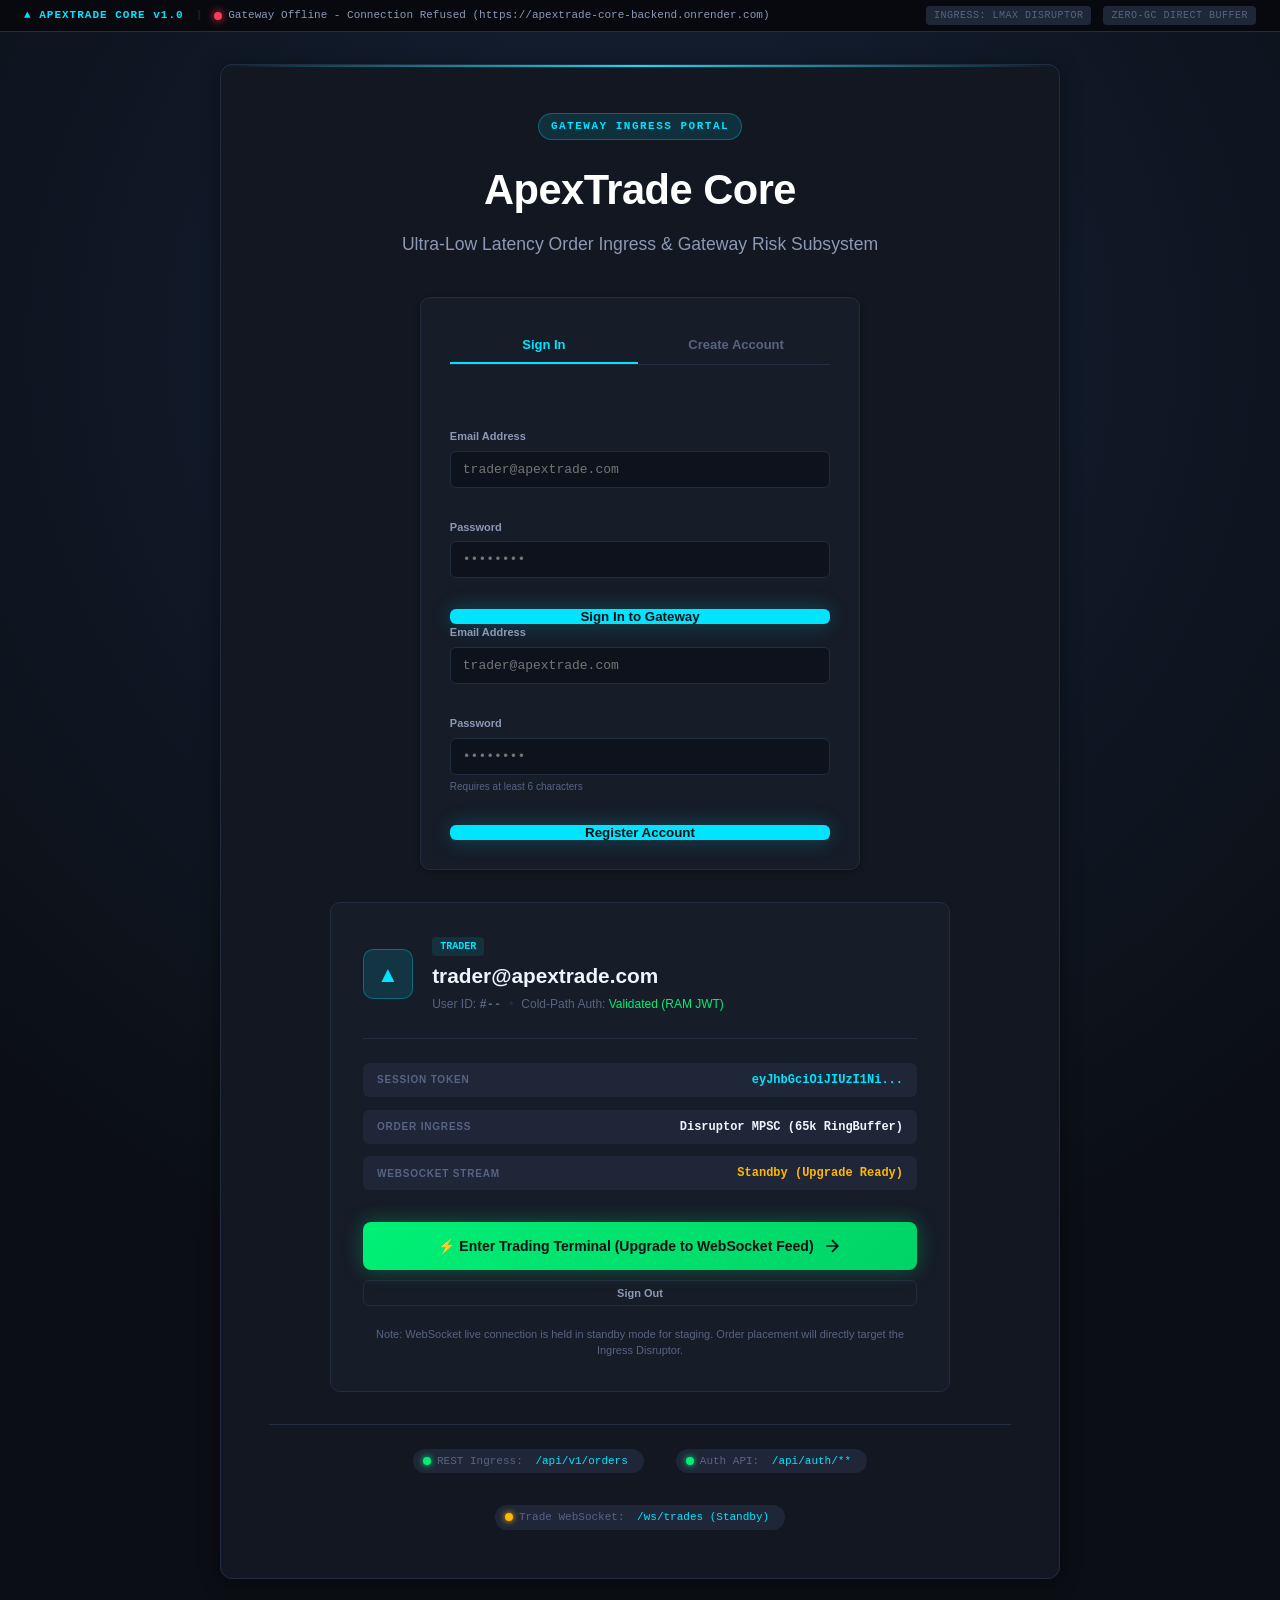
==== commit c7263fec: "feat: integrate gateway auth ui, cors configuration, and render dockerfile - Frontend:   - Implement" ====
--- a/frontend/index.html
+++ b/frontend/index.html
@@ -9,55 +9,129 @@
 <body class="theme-dark">
   <div id="app-container">
 
-    <!-- ==================== VIEW 1: WELCOME SCREEN ==================== -->
+    <!-- Global Top Health Bar -->
+    <div class="global-status-strip">
+      <div class="strip-left">
+        <span class="brand-micro">▲ APEXTRADE CORE v1.0</span>
+        <span class="strip-divider">|</span>
+        <span class="gateway-indicator" id="gateway-indicator">
+          <span class="status-dot dot-pending" id="gateway-dot"></span>
+          <span id="gateway-status-text">Checking Gateway (http://localhost:8080)...</span>
+        </span>
+      </div>
+      <div class="strip-right">
+        <span class="pill-spec">INGRESS: LMAX DISRUPTOR</span>
+        <span class="pill-spec">ZERO-GC DIRECT BUFFER</span>
+      </div>
+    </div>
+
+    <!-- ==================== VIEW 1: AUTH GATE & LAUNCHPAD ==================== -->
     <section id="welcome-view" class="view active">
       <div class="welcome-card">
         <div class="welcome-header">
-          <span class="badge-accent">APEXTRADE CORE v1.0</span>
+          <span class="badge-accent">GATEWAY INGRESS PORTAL</span>
           <h1 class="welcome-title">ApexTrade Core</h1>
-          <p class="welcome-subtitle">Ultra-Low Latency Order Matching Engine & Gateway</p>
-        </div>
-
-        <div class="specs-grid">
-          <div class="spec-card">
-            <div class="spec-label">INGRESS PIPELINE</div>
-            <div class="spec-value">LMAX Disruptor</div>
-            <div class="spec-detail">Zero-GC, 65k ring buffer, mechanical sympathy</div>
-          </div>
-          <div class="spec-card">
-            <div class="spec-label">MATCHING ENGINE</div>
-            <div class="spec-value">Deterministic Core</div>
-            <div class="spec-detail">In-memory B-Tree Price-Time Priority</div>
-          </div>
-          <div class="spec-card">
-            <div class="spec-label">EGRESS PIPELINE</div>
-            <div class="spec-value">SPSC Ring Buffer</div>
-            <div class="spec-detail">5-layer cache padded, lock-free 2PC commit</div>
-          </div>
-          <div class="spec-card">
-            <div class="spec-label">STREAMING GATEWAY</div>
-            <div class="spec-value">WebSocket Stream</div>
-            <div class="spec-detail">Concurrent session broadcast (/ws/trades)</div>
-          </div>
-        </div>
-
-        <div class="welcome-actions">
-          <button id="btn-enter-terminal" class="btn btn-primary btn-large">
-            <span>Enter Trading Terminal</span>
-            <svg class="icon-arrow" width="20" height="20" viewBox="0 0 24 24" fill="none" stroke="currentColor" stroke-width="2">
-              <path d="M5 12h14M12 5l7 7-7 7"/>
-            </svg>
-          </button>
+          <p class="welcome-subtitle">Ultra-Low Latency Order Ingress & Gateway Risk Subsystem</p>
+        </div>
+
+        <!-- AUTH BOX: Shown when user is NOT logged in -->
+        <div id="auth-container" class="auth-box">
+          <div class="auth-tabs" role="tablist">
+            <button type="button" class="auth-tab active" id="tab-login" data-tab="login">Sign In</button>
+            <button type="button" class="auth-tab" id="tab-register" data-tab="register">Create Account</button>
+          </div>
+
+          <!-- Alert banner for errors & success -->
+          <div id="auth-alert" class="alert-banner hidden"></div>
+
+          <!-- LOGIN FORM -->
+          <form id="form-login" class="auth-form" novalidate>
+            <div class="form-group">
+              <label for="login-email">Email Address</label>
+              <input type="email" id="login-email" class="input-terminal" placeholder="trader@apextrade.com" required autocomplete="email">
+            </div>
+            <div class="form-group">
+              <label for="login-password">Password</label>
+              <input type="password" id="login-password" class="input-terminal" placeholder="••••••••" required autocomplete="current-password">
+            </div>
+            <button type="submit" id="btn-login-submit" class="btn btn-primary btn-block">
+              <span>Sign In to Gateway</span>
+            </button>
+          </form>
+
+          <!-- REGISTER FORM -->
+          <form id="form-register" class="auth-form hidden" novalidate>
+            <div class="form-group">
+              <label for="reg-email">Email Address</label>
+              <input type="email" id="reg-email" class="input-terminal" placeholder="trader@apextrade.com" required autocomplete="email">
+            </div>
+            <div class="form-group">
+              <label for="reg-password">Password</label>
+              <input type="password" id="reg-password" class="input-terminal" placeholder="••••••••" required autocomplete="new-password">
+              <span class="input-hint">Requires at least 6 characters</span>
+            </div>
+            <button type="submit" id="btn-register-submit" class="btn btn-primary btn-block">
+              <span>Register Account</span>
+            </button>
+          </form>
+        </div>
+
+        <!-- LAUNCHPAD BOX: Shown once authenticated -->
+        <div id="launchpad-container" class="launchpad-box hidden">
+          <div class="launchpad-user-card">
+            <div class="user-avatar-badge">▲</div>
+            <div class="user-meta">
+              <div class="user-role-badge" id="lp-user-role">TRADER</div>
+              <h2 class="user-email-display" id="lp-user-email">trader@apextrade.com</h2>
+              <div class="user-submeta">
+                <span>User ID: <strong id="lp-user-id" class="font-mono">#--</strong></span>
+                <span class="meta-sep">•</span>
+                <span>Cold-Path Auth: <span class="text-success">Validated (RAM JWT)</span></span>
+              </div>
+            </div>
+          </div>
+
+          <div class="launchpad-specs">
+            <div class="lp-spec-item">
+              <span class="lp-spec-label">SESSION TOKEN</span>
+              <span class="lp-spec-value font-mono text-cyan" id="lp-token-snippet">eyJhbGciOiJIUzI1Ni...</span>
+            </div>
+            <div class="lp-spec-item">
+              <span class="lp-spec-label">ORDER INGRESS</span>
+              <span class="lp-spec-value font-mono">Disruptor MPSC (65k RingBuffer)</span>
+            </div>
+            <div class="lp-spec-item">
+              <span class="lp-spec-label">WEBSOCKET STREAM</span>
+              <span class="lp-spec-value font-mono text-warning">Standby (Upgrade Ready)</span>
+            </div>
+          </div>
+
+          <div class="launchpad-actions">
+            <button id="btn-upgrade-terminal" class="btn btn-upgrade btn-large">
+              <span>⚡ Enter Trading Terminal (Upgrade to WebSocket Feed)</span>
+              <svg class="icon-arrow" width="20" height="20" viewBox="0 0 24 24" fill="none" stroke="currentColor" stroke-width="2">
+                <path d="M5 12h14M12 5l7 7-7 7"/>
+              </svg>
+            </button>
+            <button id="btn-logout" class="btn btn-outline btn-sm">Sign Out</button>
+          </div>
+          <p class="launchpad-notice">
+            Note: WebSocket live connection is held in standby mode for staging. Order placement will directly target the Ingress Disruptor.
+          </p>
         </div>
 
         <div class="welcome-footer">
           <div class="status-indicator">
             <span class="status-dot ping-alive"></span>
-            <span>REST Gateway: <code class="code-pill" id="footer-rest-url">/api/v1/orders</code></span>
+            <span>REST Ingress: <code class="code-pill">/api/v1/orders</code></span>
           </div>
           <div class="status-indicator">
             <span class="status-dot ping-alive"></span>
-            <span>Trade Feed: <code class="code-pill" id="footer-ws-url">/ws/trades</code></span>
+            <span>Auth API: <code class="code-pill">/api/auth/**</code></span>
+          </div>
+          <div class="status-indicator">
+            <span class="status-dot dot-standby"></span>
+            <span>Trade WebSocket: <code class="code-pill">/ws/trades (Standby)</code></span>
           </div>
         </div>
       </div>
@@ -73,8 +147,8 @@
             <span class="brand-text">APEXTRADE<span class="accent-text">.CORE</span></span>
           </div>
           <div class="ws-status-badge" id="ws-status">
-            <span class="status-dot" id="ws-dot"></span>
-            <span id="ws-status-text">CONNECTING...</span>
+            <span class="status-dot dot-standby" id="ws-dot"></span>
+            <span id="ws-status-text">WS FEED: STANDBY (Engine Staging)</span>
           </div>
         </div>
 
@@ -85,29 +159,23 @@
             <span class="market-val font-mono" id="instrument-name">BTC / USDT</span>
           </div>
           <div class="market-item">
-            <span class="market-label">LAST TRADED PRICE (LTP)</span>
-            <span class="market-val font-mono price-display" id="ltp-display">--</span>
+            <span class="market-label">REFERENCE PRICE</span>
+            <span class="market-val font-mono price-display" id="ltp-display">50,000.00</span>
           </div>
           <div class="market-item">
-            <span class="market-label">LAST QTY</span>
-            <span class="market-val font-mono" id="last-qty-display">--</span>
-          </div>
-          <div class="market-item">
-            <span class="market-label">SESSION VOLUME</span>
-            <span class="market-val font-mono" id="total-vol-display">0</span>
-          </div>
-          <div class="market-item">
-            <span class="market-label">TOTAL TRADES</span>
-            <span class="market-val font-mono" id="trade-count-display">0</span>
+            <span class="market-label">GATEWAY LATENCY</span>
+            <span class="market-val font-mono text-cyan" id="latency-display">&lt; 1 ms</span>
           </div>
         </div>
 
         <div class="nav-right">
           <div class="user-session-chip">
-            <span class="user-label">USER ID:</span>
-            <input type="number" id="trader-user-id" min="1" value="101" title="Trading User ID">
-          </div>
-          <button id="btn-exit-terminal" class="btn btn-outline btn-sm" title="Return to Welcome Screen">Exit</button>
+            <span class="user-chip-dot"></span>
+            <span class="user-chip-email" id="terminal-user-email">trader@apex.trade</span>
+            <span class="user-chip-id font-mono" id="terminal-user-id">#--</span>
+          </div>
+          <button id="btn-back-launchpad" class="btn btn-outline btn-xs" title="Return to Session Overview">Launchpad</button>
+          <button id="btn-terminal-logout" class="btn btn-outline btn-xs text-sell" title="Log out">Sign Out</button>
         </div>
       </header>
 
@@ -141,13 +209,13 @@
                 <label for="input-price">Limit Price (USDT)</label>
                 <div class="input-with-controls">
                   <button type="button" class="btn-step" id="btn-price-minus">-10</button>
-                  <input type="number" id="input-price" class="font-mono" value="50000" min="1" step="any" required>
+                  <input type="number" id="input-price" class="font-mono input-terminal" value="50000" min="1" step="any" required>
                   <button type="button" class="btn-step" id="btn-price-plus">+10</button>
                 </div>
                 <div class="quick-presets">
                   <button type="button" class="btn-preset" data-price-offset="-50">-50</button>
                   <button type="button" class="btn-preset" data-price-offset="-10">-10</button>
-                  <button type="button" class="btn-preset" data-price-offset="0">LTP</button>
+                  <button type="button" class="btn-preset" data-price-offset="0">REF</button>
                   <button type="button" class="btn-preset" data-price-offset="10">+10</button>
                   <button type="button" class="btn-preset" data-price-offset="50">+50</button>
                 </div>
@@ -158,7 +226,7 @@
                 <label for="input-qty">Quantity</label>
                 <div class="input-with-controls">
                   <button type="button" class="btn-step" id="btn-qty-minus">-10</button>
-                  <input type="number" id="input-qty" class="font-mono" value="10" min="1" step="any" required>
+                  <input type="number" id="input-qty" class="font-mono input-terminal" value="10" min="1" step="any" required>
                   <button type="button" class="btn-step" id="btn-qty-plus">+10</button>
                 </div>
                 <div class="quick-presets">
@@ -185,9 +253,9 @@
 
             <!-- Quick Demo Helper -->
             <div class="demo-box">
-              <span class="demo-box-label">QUICK VERIFICATION</span>
-              <button type="button" id="btn-demo-cross" class="btn btn-outline btn-sm btn-block" title="Places BUY @ 50000 and SELL @ 50000 to instantly trigger an execution">
-                ⚡ Place Cross Pair (Match Test)
+              <span class="demo-box-label">INGRESS LOAD TEST</span>
+              <button type="button" id="btn-demo-cross" class="btn btn-outline btn-sm btn-block" title="Submits BUY and SELL orders consecutively">
+                ⚡ Fire Cross Test (Buy @ 50000 + Sell @ 50000)
               </button>
             </div>
 
@@ -208,7 +276,7 @@
               <h2>My Active Orders</h2>
               <span class="count-badge font-mono" id="my-orders-count">0</span>
             </div>
-            <button type="button" id="btn-clear-orders" class="btn btn-link btn-xs" title="Clear cancelled and fully filled orders">
+            <button type="button" id="btn-clear-orders" class="btn btn-link btn-xs" title="Clear cancelled orders from local cache">
               Clear Completed
             </button>
           </div>
@@ -223,50 +291,43 @@
                   <th>Type</th>
                   <th>Price</th>
                   <th>Qty</th>
-                  <th>Filled</th>
                   <th>Status</th>
                   <th>Action</th>
                 </tr>
               </thead>
               <tbody id="my-orders-tbody">
                 <tr class="empty-row" id="my-orders-empty">
-                  <td colspan="9">No active orders placed yet in this session.</td>
+                  <td colspan="8">No active orders placed yet in this session.</td>
                 </tr>
               </tbody>
             </table>
           </div>
         </section>
 
-        <!-- Column 3: Public Trade Tape (Live WebSocket Stream) -->
+        <!-- Column 3: Ingress Audit Trail & Gateway Stream Log -->
         <section class="panel panel-trade-tape">
           <div class="panel-header">
             <div class="header-with-badge">
-              <h2>Public Trade Feed</h2>
-              <span class="feed-pulse" id="tape-pulse"></span>
-            </div>
-            <div class="header-tools">
-              <label class="toggle-checkbox" title="Toggle automatic scrolling to latest trades">
-                <input type="checkbox" id="chk-autoscroll" checked>
-                <span>Auto-scroll</span>
-              </label>
-            </div>
-          </div>
-
-          <div class="panel-body table-container" id="trade-tape-container">
-            <table class="data-table" id="table-trades">
+              <h2>Gateway Audit Trail</h2>
+              <span class="feed-pulse" id="audit-pulse"></span>
+            </div>
+            <button type="button" id="btn-clear-audit" class="btn btn-link btn-xs">Clear Log</button>
+          </div>
+
+          <div class="panel-body table-container" id="audit-container">
+            <table class="data-table" id="table-audit">
               <thead>
                 <tr>
                   <th>Time</th>
-                  <th>Side</th>
-                  <th>Price (USDT)</th>
-                  <th>Size</th>
-                  <th>Trade ID</th>
-                  <th>Taker / Maker</th>
+                  <th>Event</th>
+                  <th>HTTP</th>
+                  <th>Latency</th>
+                  <th>Details</th>
                 </tr>
               </thead>
-              <tbody id="trade-tape-tbody">
-                <tr class="empty-row" id="trade-tape-empty">
-                  <td colspan="6">Waiting for trade executions from matching engine...</td>
+              <tbody id="audit-tbody">
+                <tr class="empty-row" id="audit-empty">
+                  <td colspan="5">Gateway ingress audit log initialized. Waiting for requests...</td>
                 </tr>
               </tbody>
             </table>
@@ -281,4 +342,3 @@
   <script src="js/app.js"></script>
 </body>
 </html>
-
--- a/frontend/css/style.css
+++ b/frontend/css/style.css
@@ -980,3 +980,354 @@
   accent-color: var(--color-accent);
 }
 
+
+
+/* ==========================================================================
+   Global Top Status Strip
+   ========================================================================== */
+
+.global-status-strip {
+  display: flex;
+  align-items: center;
+  justify-content: space-between;
+  background: #07090e;
+  border-bottom: 1px solid var(--border-subtle);
+  padding: 6px 1.5rem;
+  font-size: 11px;
+  font-family: var(--font-mono);
+  color: var(--text-muted);
+}
+
+.strip-left, .strip-right {
+  display: flex;
+  align-items: center;
+  gap: 12px;
+}
+
+.brand-micro {
+  color: var(--color-accent);
+  font-weight: 700;
+  letter-spacing: 1px;
+}
+
+.strip-divider {
+  color: var(--border-subtle);
+}
+
+.gateway-indicator {
+  display: inline-flex;
+  align-items: center;
+  gap: 6px;
+  color: var(--text-secondary);
+}
+
+.pill-spec {
+  background: var(--bg-surface);
+  color: var(--text-muted);
+  padding: 2px 8px;
+  border-radius: 4px;
+  font-size: 10px;
+  letter-spacing: 0.5px;
+}
+
+/* ==========================================================================
+   Auth Box & Forms (Welcome / Launchpad View)
+   ========================================================================== */
+
+.auth-box {
+  max-width: 440px;
+  width: 100%;
+  margin: 0 auto 2rem;
+  background: var(--bg-panel);
+  border: 1px solid var(--border-subtle);
+  border-radius: 10px;
+  padding: 1.8rem;
+  box-shadow: var(--shadow-sm);
+  text-align: left;
+}
+
+.auth-tabs {
+  display: flex;
+  border-bottom: 1px solid var(--border-subtle);
+  margin-bottom: 1.5rem;
+  gap: 4px;
+}
+
+.auth-tab {
+  flex: 1;
+  padding: 10px 0;
+  background: transparent;
+  border: none;
+  border-bottom: 2px solid transparent;
+  color: var(--text-muted);
+  font-family: var(--font-sans);
+  font-size: 13px;
+  font-weight: 700;
+  cursor: pointer;
+  transition: all 0.2s;
+  text-align: center;
+}
+
+.auth-tab:hover {
+  color: var(--text-primary);
+}
+
+.auth-tab.active {
+  color: var(--color-accent);
+  border-bottom-color: var(--color-accent);
+}
+
+.auth-form {
+  display: flex;
+  flex-direction: column;
+  gap: 1.2rem;
+}
+
+.input-terminal {
+  width: 100%;
+  background: var(--bg-input);
+  border: 1px solid var(--border-subtle);
+  border-radius: 6px;
+  padding: 10px 12px;
+  color: var(--text-primary);
+  font-family: var(--font-mono);
+  font-size: 13px;
+  transition: border-color 0.2s, box-shadow 0.2s;
+  outline: none;
+}
+
+.input-terminal:focus {
+  border-color: var(--color-accent);
+  box-shadow: 0 0 0 2px rgba(0, 229, 255, 0.15);
+}
+
+.input-hint {
+  display: block;
+  font-size: 10px;
+  color: var(--text-muted);
+  margin-top: 4px;
+}
+
+.btn-block {
+  width: 100%;
+}
+
+/* Alert Banner */
+.alert-banner {
+  padding: 10px 14px;
+  border-radius: 6px;
+  font-size: 12px;
+  margin-bottom: 1.2rem;
+  line-height: 1.4;
+}
+
+.alert-banner.alert-error {
+  background: rgba(255, 59, 87, 0.12);
+  border: 1px solid rgba(255, 59, 87, 0.4);
+  color: #ff6b81;
+}
+
+.alert-banner.alert-success {
+  background: rgba(0, 240, 118, 0.12);
+  border: 1px solid rgba(0, 240, 118, 0.4);
+  color: var(--color-buy);
+}
+
+/* ==========================================================================
+   Launchpad Screen (Authenticated Gateway State)
+   ========================================================================== */
+
+.launchpad-box {
+  max-width: 620px;
+  width: 100%;
+  margin: 0 auto 2rem;
+  background: var(--bg-panel);
+  border: 1px solid var(--border-subtle);
+  border-radius: 10px;
+  padding: 2rem;
+  text-align: left;
+}
+
+.launchpad-user-card {
+  display: flex;
+  align-items: center;
+  gap: 1.2rem;
+  padding-bottom: 1.5rem;
+  border-bottom: 1px solid var(--border-subtle);
+  margin-bottom: 1.5rem;
+}
+
+.user-avatar-badge {
+  width: 50px;
+  height: 50px;
+  background: var(--color-accent-bg);
+  color: var(--color-accent);
+  border: 1px solid rgba(0, 229, 255, 0.3);
+  border-radius: 10px;
+  display: flex;
+  align-items: center;
+  justify-content: center;
+  font-size: 22px;
+  font-weight: 800;
+}
+
+.user-meta {
+  flex: 1;
+}
+
+.user-role-badge {
+  display: inline-block;
+  font-size: 10px;
+  font-family: var(--font-mono);
+  font-weight: 700;
+  padding: 2px 8px;
+  border-radius: 4px;
+  background: rgba(0, 229, 255, 0.1);
+  color: var(--color-accent);
+  margin-bottom: 4px;
+}
+
+.user-email-display {
+  font-size: 1.3rem;
+  font-weight: 700;
+  color: var(--text-primary);
+  margin-bottom: 4px;
+}
+
+.user-submeta {
+  font-size: 12px;
+  color: var(--text-muted);
+  display: flex;
+  align-items: center;
+  gap: 8px;
+}
+
+.meta-sep {
+  color: var(--border-subtle);
+}
+
+.launchpad-specs {
+  display: flex;
+  flex-direction: column;
+  gap: 0.8rem;
+  margin-bottom: 2rem;
+}
+
+.lp-spec-item {
+  display: flex;
+  justify-content: space-between;
+  align-items: center;
+  background: var(--bg-surface);
+  padding: 8px 14px;
+  border-radius: 6px;
+  font-size: 12px;
+}
+
+.lp-spec-label {
+  font-size: 10px;
+  font-weight: 700;
+  letter-spacing: 0.8px;
+  color: var(--text-muted);
+}
+
+.lp-spec-value {
+  font-weight: 600;
+}
+
+.launchpad-actions {
+  display: flex;
+  flex-direction: column;
+  gap: 10px;
+  margin-bottom: 1.2rem;
+}
+
+.btn-upgrade {
+  background: linear-gradient(135deg, #00f076 0%, #00d366 100%);
+  color: #0b0e14;
+  font-size: 14px;
+  font-weight: 800;
+  padding: 14px 20px;
+  border-radius: 8px;
+  box-shadow: 0 0 20px rgba(0, 240, 118, 0.3);
+  transition: all 0.2s;
+}
+
+.btn-upgrade:hover {
+  transform: translateY(-2px);
+  box-shadow: 0 0 30px rgba(0, 240, 118, 0.45);
+}
+
+.launchpad-notice {
+  font-size: 11px;
+  color: var(--text-muted);
+  line-height: 1.5;
+  text-align: center;
+}
+
+/* Status Dot Modifiers */
+.status-dot.dot-pending {
+  background: var(--color-warning);
+  box-shadow: 0 0 6px var(--color-warning);
+}
+
+.status-dot.dot-online {
+  background: var(--color-buy);
+  box-shadow: 0 0 8px var(--color-buy);
+}
+
+.status-dot.dot-offline {
+  background: var(--color-sell);
+  box-shadow: 0 0 8px var(--color-sell);
+}
+
+.status-dot.dot-standby {
+  background: var(--color-warning);
+  box-shadow: 0 0 6px var(--color-warning);
+}
+
+/* User Session Chip in Terminal Navbar */
+.user-session-chip {
+  display: flex;
+  align-items: center;
+  gap: 8px;
+  background: var(--bg-surface);
+  border: 1px solid var(--border-subtle);
+  border-radius: 6px;
+  padding: 4px 10px;
+  font-size: 12px;
+}
+
+.user-chip-dot {
+  width: 6px;
+  height: 6px;
+  border-radius: 50%;
+  background: var(--color-buy);
+  box-shadow: 0 0 6px var(--color-buy);
+}
+
+.user-chip-email {
+  font-weight: 600;
+  color: var(--text-primary);
+}
+
+.user-chip-id {
+  font-size: 11px;
+  color: var(--color-accent);
+}
+
+/* Typography Utilities */
+.text-cyan {
+  color: var(--color-accent) !important;
+}
+
+.text-sell {
+  color: var(--color-sell) !important;
+}
+
+.text-success {
+  color: var(--color-buy) !important;
+}
+
+.text-warning {
+  color: var(--color-warning) !important;
+}
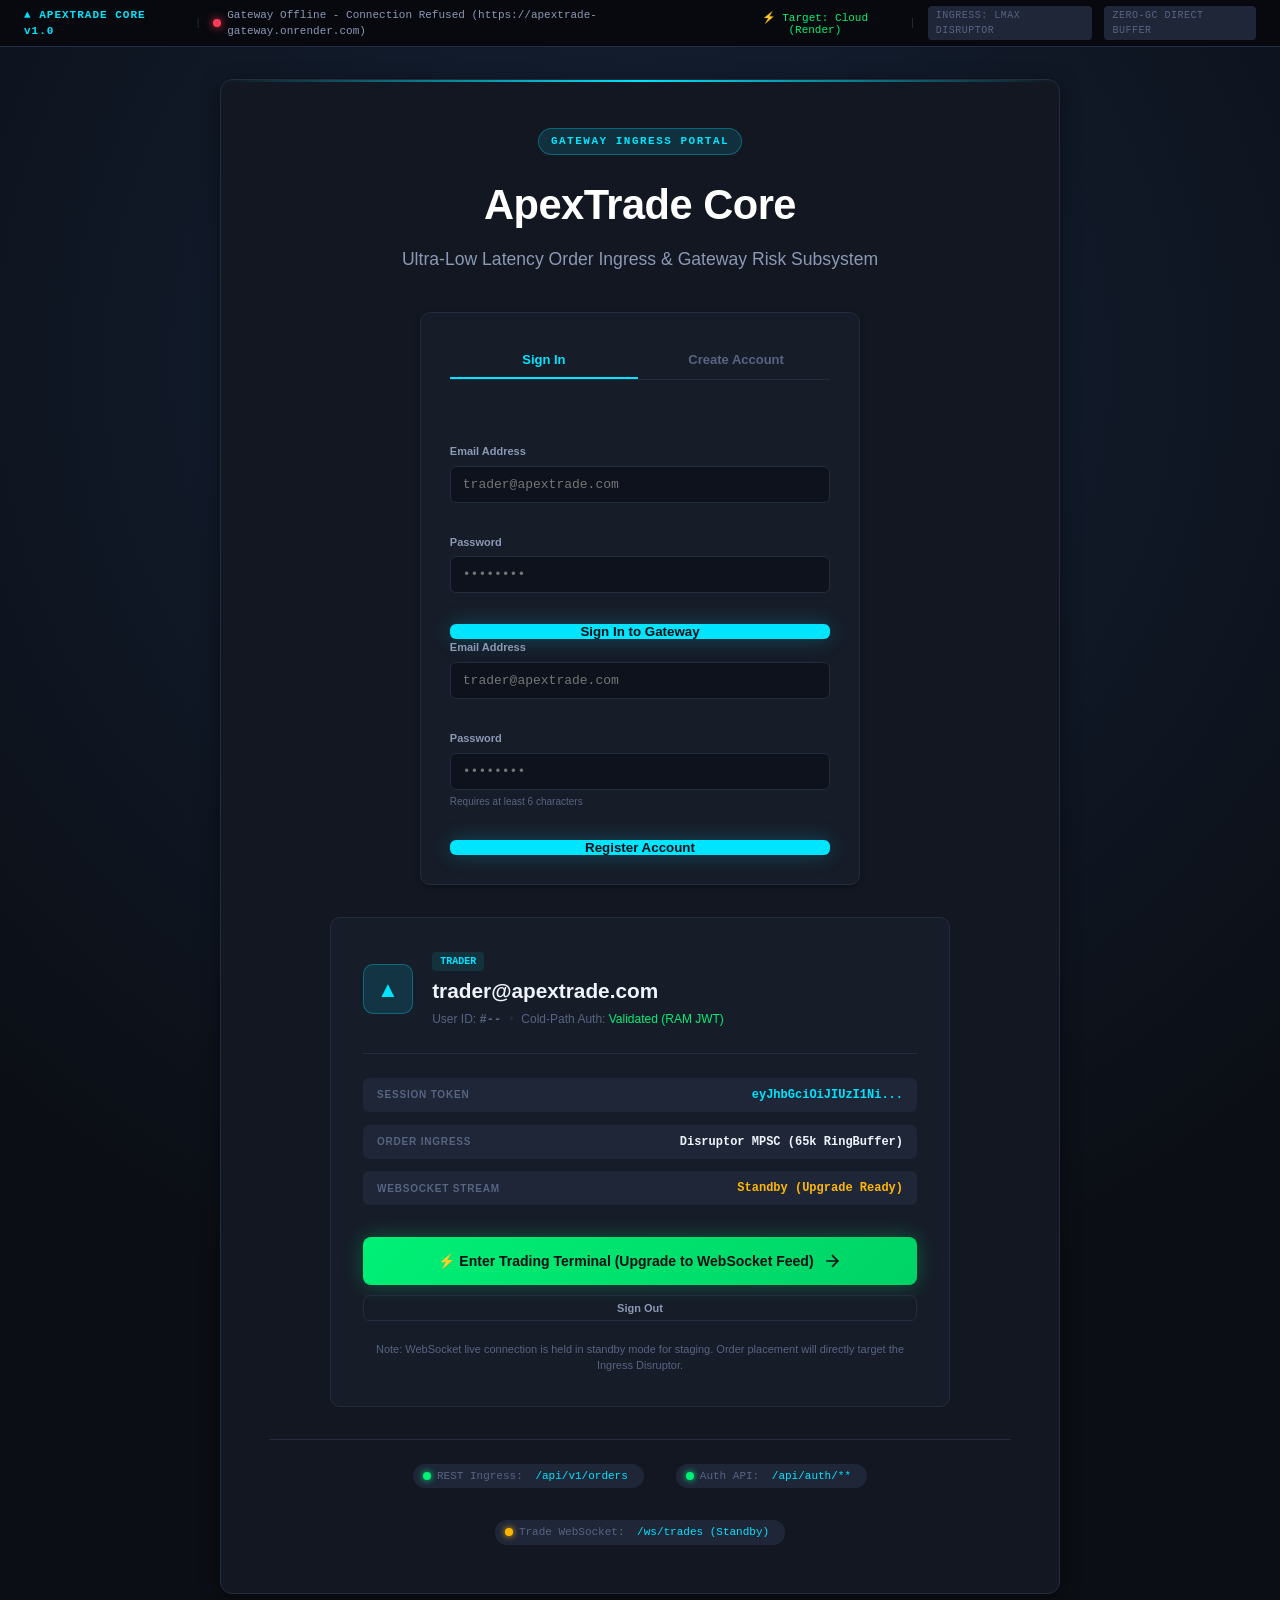
==== commit 26ba3267: "feat(frontend): connect terminal to live render gateway and add environment toggle" ====
--- a/frontend/index.html
+++ b/frontend/index.html
@@ -20,6 +20,8 @@
         </span>
       </div>
       <div class="strip-right">
+        <button type="button" id="btn-toggle-env" class="btn-link font-mono" style="font-size: 11px; color: var(--color-accent); text-decoration: none; cursor: pointer;" title="Toggle between Render Cloud and Localhost">⚡ Target: Cloud Render</button>
+        <span class="strip-divider">|</span>
         <span class="pill-spec">INGRESS: LMAX DISRUPTOR</span>
         <span class="pill-spec">ZERO-GC DIRECT BUFFER</span>
       </div>
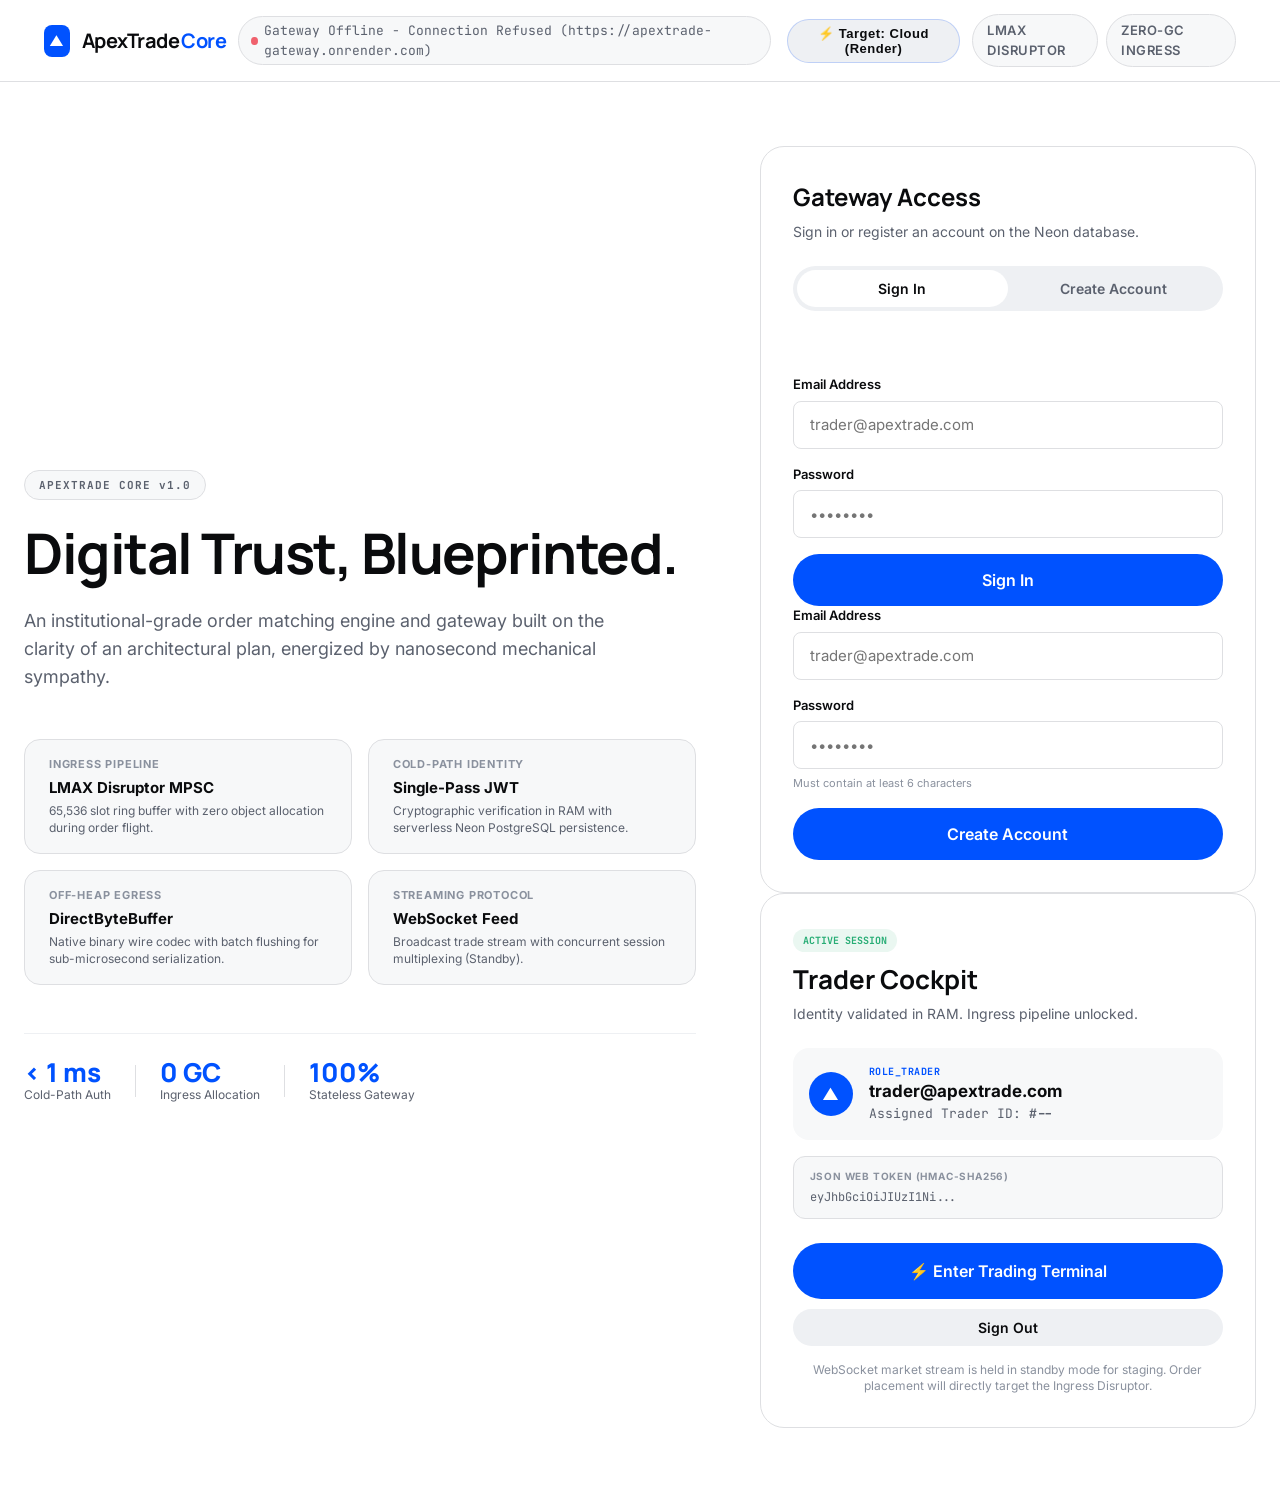
==== commit 7b36092b: "style(frontend): adopt coinbase design system with architectural tokens, typography, and clean eleva" ====
--- a/frontend/index.html
+++ b/frontend/index.html
@@ -3,339 +3,381 @@
 <head>
   <meta charset="UTF-8">
   <meta name="viewport" content="width=device-width, initial-scale=1.0">
-  <title>ApexTrade Core // Ultra-Low Latency Trading Terminal</title>
+  <title>ApexTrade Core // Digital Trust, Blueprinted</title>
+  
+  <!-- Google Fonts: Manrope (Headlines) & Inter (UI/Body) & JetBrains Mono (Terminal) -->
+  <link rel="preconnect" href="https://fonts.googleapis.com">
+  <link rel="preconnect" href="https://fonts.gstatic.com" crossorigin>
+  <link href="https://fonts.googleapis.com/css2?family=Inter:wght@400;500;600;700&family=JetBrains+Mono:wght@400;500;700&family=Manrope:wght@400;600;700;800&display=swap" rel="stylesheet">
+  
   <link rel="stylesheet" href="css/style.css">
 </head>
-<body class="theme-dark">
+<body>
   <div id="app-container">
 
-    <!-- Global Top Health Bar -->
-    <div class="global-status-strip">
-      <div class="strip-left">
-        <span class="brand-micro">▲ APEXTRADE CORE v1.0</span>
-        <span class="strip-divider">|</span>
-        <span class="gateway-indicator" id="gateway-indicator">
-          <span class="status-dot dot-pending" id="gateway-dot"></span>
-          <span id="gateway-status-text">Checking Gateway (http://localhost:8080)...</span>
-        </span>
+    <!-- Global Header / Navigation -->
+    <header class="coinbase-nav">
+      <div class="nav-container">
+        <div class="nav-brand">
+          <div class="brand-glyph">▲</div>
+          <span class="brand-name">ApexTrade<span class="brand-sub">Core</span></span>
+          <div class="gateway-status-pill" id="gateway-indicator">
+            <span class="status-dot dot-pending" id="gateway-dot"></span>
+            <span id="gateway-status-text" class="status-text font-mono">Connecting...</span>
+          </div>
+        </div>
+
+        <div class="nav-controls">
+          <button type="button" id="btn-toggle-env" class="pill-tag btn-env" title="Toggle between Render Cloud and Localhost">
+            ⚡ Target: Cloud (Render)
+          </button>
+          <div class="nav-specs-group">
+            <span class="pill-tag">LMAX DISRUPTOR</span>
+            <span class="pill-tag">ZERO-GC INGRESS</span>
+          </div>
+        </div>
       </div>
-      <div class="strip-right">
-        <button type="button" id="btn-toggle-env" class="btn-link font-mono" style="font-size: 11px; color: var(--color-accent); text-decoration: none; cursor: pointer;" title="Toggle between Render Cloud and Localhost">⚡ Target: Cloud Render</button>
-        <span class="strip-divider">|</span>
-        <span class="pill-spec">INGRESS: LMAX DISRUPTOR</span>
-        <span class="pill-spec">ZERO-GC DIRECT BUFFER</span>
-      </div>
-    </div>
-
-    <!-- ==================== VIEW 1: AUTH GATE & LAUNCHPAD ==================== -->
+    </header>
+
+    <!-- ==================== VIEW 1: HERO & AUTH GATE ==================== -->
     <section id="welcome-view" class="view active">
-      <div class="welcome-card">
-        <div class="welcome-header">
-          <span class="badge-accent">GATEWAY INGRESS PORTAL</span>
-          <h1 class="welcome-title">ApexTrade Core</h1>
-          <p class="welcome-subtitle">Ultra-Low Latency Order Ingress & Gateway Risk Subsystem</p>
-        </div>
-
-        <!-- AUTH BOX: Shown when user is NOT logged in -->
-        <div id="auth-container" class="auth-box">
-          <div class="auth-tabs" role="tablist">
-            <button type="button" class="auth-tab active" id="tab-login" data-tab="login">Sign In</button>
-            <button type="button" class="auth-tab" id="tab-register" data-tab="register">Create Account</button>
-          </div>
-
-          <!-- Alert banner for errors & success -->
-          <div id="auth-alert" class="alert-banner hidden"></div>
-
-          <!-- LOGIN FORM -->
-          <form id="form-login" class="auth-form" novalidate>
-            <div class="form-group">
-              <label for="login-email">Email Address</label>
-              <input type="email" id="login-email" class="input-terminal" placeholder="trader@apextrade.com" required autocomplete="email">
-            </div>
-            <div class="form-group">
-              <label for="login-password">Password</label>
-              <input type="password" id="login-password" class="input-terminal" placeholder="••••••••" required autocomplete="current-password">
-            </div>
-            <button type="submit" id="btn-login-submit" class="btn btn-primary btn-block">
-              <span>Sign In to Gateway</span>
-            </button>
-          </form>
-
-          <!-- REGISTER FORM -->
-          <form id="form-register" class="auth-form hidden" novalidate>
-            <div class="form-group">
-              <label for="reg-email">Email Address</label>
-              <input type="email" id="reg-email" class="input-terminal" placeholder="trader@apextrade.com" required autocomplete="email">
-            </div>
-            <div class="form-group">
-              <label for="reg-password">Password</label>
-              <input type="password" id="reg-password" class="input-terminal" placeholder="••••••••" required autocomplete="new-password">
-              <span class="input-hint">Requires at least 6 characters</span>
-            </div>
-            <button type="submit" id="btn-register-submit" class="btn btn-primary btn-block">
-              <span>Register Account</span>
-            </button>
-          </form>
-        </div>
-
-        <!-- LAUNCHPAD BOX: Shown once authenticated -->
-        <div id="launchpad-container" class="launchpad-box hidden">
-          <div class="launchpad-user-card">
-            <div class="user-avatar-badge">▲</div>
-            <div class="user-meta">
-              <div class="user-role-badge" id="lp-user-role">TRADER</div>
-              <h2 class="user-email-display" id="lp-user-email">trader@apextrade.com</h2>
-              <div class="user-submeta">
-                <span>User ID: <strong id="lp-user-id" class="font-mono">#--</strong></span>
-                <span class="meta-sep">•</span>
-                <span>Cold-Path Auth: <span class="text-success">Validated (RAM JWT)</span></span>
-              </div>
-            </div>
-          </div>
-
-          <div class="launchpad-specs">
-            <div class="lp-spec-item">
-              <span class="lp-spec-label">SESSION TOKEN</span>
-              <span class="lp-spec-value font-mono text-cyan" id="lp-token-snippet">eyJhbGciOiJIUzI1Ni...</span>
-            </div>
-            <div class="lp-spec-item">
-              <span class="lp-spec-label">ORDER INGRESS</span>
-              <span class="lp-spec-value font-mono">Disruptor MPSC (65k RingBuffer)</span>
-            </div>
-            <div class="lp-spec-item">
-              <span class="lp-spec-label">WEBSOCKET STREAM</span>
-              <span class="lp-spec-value font-mono text-warning">Standby (Upgrade Ready)</span>
-            </div>
-          </div>
-
-          <div class="launchpad-actions">
-            <button id="btn-upgrade-terminal" class="btn btn-upgrade btn-large">
-              <span>⚡ Enter Trading Terminal (Upgrade to WebSocket Feed)</span>
-              <svg class="icon-arrow" width="20" height="20" viewBox="0 0 24 24" fill="none" stroke="currentColor" stroke-width="2">
-                <path d="M5 12h14M12 5l7 7-7 7"/>
-              </svg>
-            </button>
-            <button id="btn-logout" class="btn btn-outline btn-sm">Sign Out</button>
-          </div>
-          <p class="launchpad-notice">
-            Note: WebSocket live connection is held in standby mode for staging. Order placement will directly target the Ingress Disruptor.
-          </p>
-        </div>
-
-        <div class="welcome-footer">
-          <div class="status-indicator">
-            <span class="status-dot ping-alive"></span>
-            <span>REST Ingress: <code class="code-pill">/api/v1/orders</code></span>
-          </div>
-          <div class="status-indicator">
-            <span class="status-dot ping-alive"></span>
-            <span>Auth API: <code class="code-pill">/api/auth/**</code></span>
-          </div>
-          <div class="status-indicator">
-            <span class="status-dot dot-standby"></span>
-            <span>Trade WebSocket: <code class="code-pill">/ws/trades (Standby)</code></span>
-          </div>
+      <div class="hero-section">
+        <div class="hero-container">
+          
+          <!-- Left Column: Architectural Plan & Value Prop -->
+          <div class="hero-content">
+            <div class="hero-badge-tag">APEXTRADE CORE v1.0</div>
+            <h1 class="hero-headline">Digital Trust, Blueprinted.</h1>
+            <p class="hero-subtext">
+              An institutional-grade order matching engine and gateway built on the clarity of an architectural plan, energized by nanosecond mechanical sympathy.
+            </p>
+
+            <div class="hero-feature-grid">
+              <div class="feature-card">
+                <div class="feature-label">INGRESS PIPELINE</div>
+                <div class="feature-value">LMAX Disruptor MPSC</div>
+                <div class="feature-detail">65,536 slot ring buffer with zero object allocation during order flight.</div>
+              </div>
+              <div class="feature-card">
+                <div class="feature-label">COLD-PATH IDENTITY</div>
+                <div class="feature-value">Single-Pass JWT</div>
+                <div class="feature-detail">Cryptographic verification in RAM with serverless Neon PostgreSQL persistence.</div>
+              </div>
+              <div class="feature-card">
+                <div class="feature-label">OFF-HEAP EGRESS</div>
+                <div class="feature-value">DirectByteBuffer</div>
+                <div class="feature-detail">Native binary wire codec with batch flushing for sub-microsecond serialization.</div>
+              </div>
+              <div class="feature-card">
+                <div class="feature-label">STREAMING PROTOCOL</div>
+                <div class="feature-value">WebSocket Feed</div>
+                <div class="feature-detail">Broadcast trade stream with concurrent session multiplexing (Standby).</div>
+              </div>
+            </div>
+
+            <div class="hero-proof-strip">
+              <div class="proof-item">
+                <span class="proof-number">&lt; 1 ms</span>
+                <span class="proof-label">Cold-Path Auth</span>
+              </div>
+              <div class="proof-divider"></div>
+              <div class="proof-item">
+                <span class="proof-number">0 GC</span>
+                <span class="proof-label">Ingress Allocation</span>
+              </div>
+              <div class="proof-divider"></div>
+              <div class="proof-item">
+                <span class="proof-number">100%</span>
+                <span class="proof-label">Stateless Gateway</span>
+              </div>
+            </div>
+          </div>
+
+          <!-- Right Column: Interactive Auth Gate / Launchpad -->
+          <div class="hero-interactive">
+            
+            <!-- AUTH CARD: When unauthenticated -->
+            <div id="auth-container" class="coinbase-card auth-card">
+              <div class="auth-header">
+                <h2 class="auth-title">Gateway Access</h2>
+                <p class="auth-subtitle">Sign in or register an account on the Neon database.</p>
+              </div>
+
+              <!-- Segmented Pill Tabs -->
+              <div class="segmented-control" role="tablist">
+                <button type="button" class="tab-btn active" id="tab-login" data-tab="login">Sign In</button>
+                <button type="button" class="tab-btn" id="tab-register" data-tab="register">Create Account</button>
+              </div>
+
+              <!-- Alert Banner -->
+              <div id="auth-alert" class="alert-banner hidden"></div>
+
+              <!-- LOGIN FORM -->
+              <form id="form-login" class="coinbase-form" novalidate>
+                <div class="form-field">
+                  <label for="login-email">Email Address</label>
+                  <input type="email" id="login-email" class="input-base" placeholder="trader@apextrade.com" required autocomplete="email">
+                </div>
+                <div class="form-field">
+                  <label for="login-password">Password</label>
+                  <input type="password" id="login-password" class="input-base" placeholder="••••••••" required autocomplete="current-password">
+                </div>
+                <button type="submit" id="btn-login-submit" class="btn btn-primary-cta">
+                  <span>Sign In</span>
+                </button>
+              </form>
+
+              <!-- REGISTER FORM -->
+              <form id="form-register" class="coinbase-form hidden" novalidate>
+                <div class="form-field">
+                  <label for="reg-email">Email Address</label>
+                  <input type="email" id="reg-email" class="input-base" placeholder="trader@apextrade.com" required autocomplete="email">
+                </div>
+                <div class="form-field">
+                  <label for="reg-password">Password</label>
+                  <input type="password" id="reg-password" class="input-base" placeholder="••••••••" required autocomplete="new-password">
+                  <span class="field-hint">Must contain at least 6 characters</span>
+                </div>
+                <button type="submit" id="btn-register-submit" class="btn btn-primary-cta">
+                  <span>Create Account</span>
+                </button>
+              </form>
+            </div>
+
+            <!-- LAUNCHPAD CARD: When authenticated -->
+            <div id="launchpad-container" class="coinbase-card launchpad-card hidden">
+              <div class="launchpad-header">
+                <span class="tag-status tag-success">ACTIVE SESSION</span>
+                <h2 class="launchpad-title">Trader Cockpit</h2>
+                <p class="launchpad-subtitle">Identity validated in RAM. Ingress pipeline unlocked.</p>
+              </div>
+
+              <div class="user-profile-strip">
+                <div class="user-avatar">▲</div>
+                <div class="user-details">
+                  <div class="user-role-tag" id="lp-user-role">ROLE_TRADER</div>
+                  <div class="user-email-text" id="lp-user-email">trader@apextrade.com</div>
+                  <div class="user-id-text font-mono">Assigned Trader ID: <strong id="lp-user-id">#--</strong></div>
+                </div>
+              </div>
+
+              <div class="token-inspect-box">
+                <span class="token-label">JSON WEB TOKEN (HMAC-SHA256)</span>
+                <div class="token-value font-mono" id="lp-token-snippet">eyJhbGciOiJIUzI1Ni...</div>
+              </div>
+
+              <div class="launchpad-cta-block">
+                <button id="btn-upgrade-terminal" class="btn btn-primary-cta btn-upgrade-pill">
+                  <span>⚡ Enter Trading Terminal</span>
+                </button>
+                <button id="btn-logout" class="btn btn-secondary-pill">Sign Out</button>
+              </div>
+
+              <p class="launchpad-footnote">
+                WebSocket market stream is held in standby mode for staging. Order placement will directly target the Ingress Disruptor.
+              </p>
+            </div>
+
+          </div>
+
         </div>
       </div>
     </section>
 
     <!-- ==================== VIEW 2: TRADING TERMINAL ==================== -->
     <section id="terminal-view" class="view hidden">
-      <!-- Terminal Top Navigation Bar -->
-      <header class="terminal-navbar">
-        <div class="nav-left">
-          <div class="brand">
-            <span class="brand-logo">▲</span>
-            <span class="brand-text">APEXTRADE<span class="accent-text">.CORE</span></span>
-          </div>
-          <div class="ws-status-badge" id="ws-status">
-            <span class="status-dot dot-standby" id="ws-dot"></span>
-            <span id="ws-status-text">WS FEED: STANDBY (Engine Staging)</span>
-          </div>
-        </div>
-
-        <!-- Real-time Market Strip -->
-        <div class="market-strip">
-          <div class="market-item">
-            <span class="market-label">INSTRUMENT</span>
-            <span class="market-val font-mono" id="instrument-name">BTC / USDT</span>
-          </div>
-          <div class="market-item">
-            <span class="market-label">REFERENCE PRICE</span>
-            <span class="market-val font-mono price-display" id="ltp-display">50,000.00</span>
-          </div>
-          <div class="market-item">
-            <span class="market-label">GATEWAY LATENCY</span>
-            <span class="market-val font-mono text-cyan" id="latency-display">&lt; 1 ms</span>
-          </div>
-        </div>
-
-        <div class="nav-right">
-          <div class="user-session-chip">
-            <span class="user-chip-dot"></span>
-            <span class="user-chip-email" id="terminal-user-email">trader@apex.trade</span>
-            <span class="user-chip-id font-mono" id="terminal-user-id">#--</span>
-          </div>
-          <button id="btn-back-launchpad" class="btn btn-outline btn-xs" title="Return to Session Overview">Launchpad</button>
-          <button id="btn-terminal-logout" class="btn btn-outline btn-xs text-sell" title="Log out">Sign Out</button>
-        </div>
-      </header>
-
-      <!-- Terminal Main Grid -->
-      <main class="terminal-grid">
-
-        <!-- Column 1: Order Placement Form -->
-        <section class="panel panel-order-entry">
-          <div class="panel-header">
-            <h2>Direct Market Access (DMA)</h2>
-            <span class="panel-subtitle">Post order to Ingress Disruptor</span>
-          </div>
-
-          <div class="panel-body">
-            <!-- Buy / Sell Toggle -->
-            <div class="toggle-group side-toggle" role="group">
-              <button type="button" class="btn-toggle active-buy" id="btn-side-buy" data-side="BUY">BUY</button>
-              <button type="button" class="btn-toggle" id="btn-side-sell" data-side="SELL">SELL</button>
-            </div>
-
-            <!-- Order Type Toggle -->
-            <div class="toggle-group type-toggle" role="group">
-              <button type="button" class="btn-toggle active" id="btn-type-limit" data-type="LIMIT">LIMIT</button>
-              <button type="button" class="btn-toggle" id="btn-type-market" data-type="MARKET">MARKET</button>
-            </div>
-
-            <!-- Order Form -->
-            <form id="order-form" novalidate>
-              <!-- Price Field -->
-              <div class="form-group" id="group-price">
-                <label for="input-price">Limit Price (USDT)</label>
-                <div class="input-with-controls">
-                  <button type="button" class="btn-step" id="btn-price-minus">-10</button>
-                  <input type="number" id="input-price" class="font-mono input-terminal" value="50000" min="1" step="any" required>
-                  <button type="button" class="btn-step" id="btn-price-plus">+10</button>
-                </div>
-                <div class="quick-presets">
-                  <button type="button" class="btn-preset" data-price-offset="-50">-50</button>
-                  <button type="button" class="btn-preset" data-price-offset="-10">-10</button>
-                  <button type="button" class="btn-preset" data-price-offset="0">REF</button>
-                  <button type="button" class="btn-preset" data-price-offset="10">+10</button>
-                  <button type="button" class="btn-preset" data-price-offset="50">+50</button>
-                </div>
-              </div>
-
-              <!-- Quantity Field -->
-              <div class="form-group" id="group-qty">
-                <label for="input-qty">Quantity</label>
-                <div class="input-with-controls">
-                  <button type="button" class="btn-step" id="btn-qty-minus">-10</button>
-                  <input type="number" id="input-qty" class="font-mono input-terminal" value="10" min="1" step="any" required>
-                  <button type="button" class="btn-step" id="btn-qty-plus">+10</button>
-                </div>
-                <div class="quick-presets">
-                  <button type="button" class="btn-preset" data-qty="10">10</button>
-                  <button type="button" class="btn-preset" data-qty="50">50</button>
-                  <button type="button" class="btn-preset" data-qty="100">100</button>
-                  <button type="button" class="btn-preset" data-qty="500">500</button>
-                </div>
-              </div>
-
-              <!-- Order Summary Calculation -->
-              <div class="order-summary font-mono">
-                <div class="summary-row">
-                  <span>Est. Notional:</span>
-                  <span id="summary-notional">500,000 USDT</span>
-                </div>
-              </div>
-
-              <!-- Submit Button -->
-              <button type="submit" id="btn-submit-order" class="btn btn-buy btn-block">
-                Submit BUY Limit Order
-              </button>
-            </form>
-
-            <!-- Quick Demo Helper -->
-            <div class="demo-box">
-              <span class="demo-box-label">INGRESS LOAD TEST</span>
-              <button type="button" id="btn-demo-cross" class="btn btn-outline btn-sm btn-block" title="Submits BUY and SELL orders consecutively">
-                ⚡ Fire Cross Test (Buy @ 50000 + Sell @ 50000)
-              </button>
-            </div>
-
-            <!-- Execution Status Banner -->
-            <div id="order-status-banner" class="status-banner hidden">
-              <div class="status-banner-content">
-                <span class="status-banner-title" id="banner-title">ORDER SUBMITTED</span>
-                <span class="status-banner-desc font-mono" id="banner-desc">--</span>
-              </div>
-            </div>
-          </div>
-        </section>
-
-        <!-- Column 2: My Active Orders (Client Cache & Cancel) -->
-        <section class="panel panel-my-orders">
-          <div class="panel-header">
-            <div class="header-with-badge">
-              <h2>My Active Orders</h2>
-              <span class="count-badge font-mono" id="my-orders-count">0</span>
-            </div>
-            <button type="button" id="btn-clear-orders" class="btn btn-link btn-xs" title="Clear cancelled orders from local cache">
-              Clear Completed
-            </button>
-          </div>
-
-          <div class="panel-body table-container">
-            <table class="data-table" id="table-my-orders">
-              <thead>
-                <tr>
-                  <th>Order ID</th>
-                  <th>Time</th>
-                  <th>Side</th>
-                  <th>Type</th>
-                  <th>Price</th>
-                  <th>Qty</th>
-                  <th>Status</th>
-                  <th>Action</th>
-                </tr>
-              </thead>
-              <tbody id="my-orders-tbody">
-                <tr class="empty-row" id="my-orders-empty">
-                  <td colspan="8">No active orders placed yet in this session.</td>
-                </tr>
-              </tbody>
-            </table>
-          </div>
-        </section>
-
-        <!-- Column 3: Ingress Audit Trail & Gateway Stream Log -->
-        <section class="panel panel-trade-tape">
-          <div class="panel-header">
-            <div class="header-with-badge">
-              <h2>Gateway Audit Trail</h2>
-              <span class="feed-pulse" id="audit-pulse"></span>
-            </div>
-            <button type="button" id="btn-clear-audit" class="btn btn-link btn-xs">Clear Log</button>
-          </div>
-
-          <div class="panel-body table-container" id="audit-container">
-            <table class="data-table" id="table-audit">
-              <thead>
-                <tr>
-                  <th>Time</th>
-                  <th>Event</th>
-                  <th>HTTP</th>
-                  <th>Latency</th>
-                  <th>Details</th>
-                </tr>
-              </thead>
-              <tbody id="audit-tbody">
-                <tr class="empty-row" id="audit-empty">
-                  <td colspan="5">Gateway ingress audit log initialized. Waiting for requests...</td>
-                </tr>
-              </tbody>
-            </table>
-          </div>
-        </section>
-
+      
+      <!-- Terminal Sub-Navigation Bar -->
+      <div class="terminal-subnav">
+        <div class="subnav-container">
+          <div class="subnav-left">
+            <div class="market-pill">
+              <span class="market-symbol">BTC / USDT</span>
+              <span class="market-type">SPOT DMA</span>
+            </div>
+            <div class="subnav-stat">
+              <span class="stat-label">REFERENCE PRICE</span>
+              <span class="stat-value font-mono font-bold" id="ltp-display">50,000.00</span>
+            </div>
+            <div class="subnav-stat">
+              <span class="stat-label">ROUNDTRIP LATENCY</span>
+              <span class="stat-value font-mono text-interactive" id="latency-display">&lt; 1 ms</span>
+            </div>
+            <div class="ws-indicator-tag" id="ws-status">
+              <span class="status-dot dot-standby" id="ws-dot"></span>
+              <span id="ws-status-text" class="status-text font-mono">WS STREAM: STANDBY</span>
+            </div>
+          </div>
+
+          <div class="subnav-right">
+            <div class="trader-chip">
+              <span class="chip-avatar">▲</span>
+              <span class="chip-email" id="terminal-user-email">trader@apex.trade</span>
+              <span class="chip-id font-mono" id="terminal-user-id">#--</span>
+            </div>
+            <button id="btn-back-launchpad" class="btn btn-secondary-pill btn-sm">Launchpad</button>
+            <button id="btn-terminal-logout" class="btn btn-ghost-link btn-sm">Sign Out</button>
+          </div>
+        </div>
+      </div>
+
+      <!-- Main Terminal Layout -->
+      <main class="terminal-layout">
+        <div class="terminal-container">
+
+          <!-- Column 1: Order Placement Form (DMA Ingress) -->
+          <section class="coinbase-card panel-order-entry">
+            <div class="card-header">
+              <h2 class="card-heading">Direct Market Access</h2>
+              <span class="card-subheading">Post order to Ingress Disruptor</span>
+            </div>
+
+            <div class="card-body">
+              <!-- Side Toggle: 56px Rounded Pill Toggle -->
+              <div class="side-pill-group" role="group">
+                <button type="button" class="side-btn active-buy" id="btn-side-buy" data-side="BUY">BUY</button>
+                <button type="button" class="side-btn" id="btn-side-sell" data-side="SELL">SELL</button>
+              </div>
+
+              <!-- Type Toggle: 100000px Pill Tags -->
+              <div class="type-pill-group" role="group">
+                <button type="button" class="type-btn active" id="btn-type-limit" data-type="LIMIT">LIMIT</button>
+                <button type="button" class="type-btn" id="btn-type-market" data-type="MARKET">MARKET</button>
+              </div>
+
+              <!-- Order Form -->
+              <form id="order-form" class="order-entry-form" novalidate>
+                <!-- Price Field -->
+                <div class="form-field" id="group-price">
+                  <label for="input-price">Limit Price (USDT)</label>
+                  <div class="input-stepper-box">
+                    <button type="button" class="stepper-btn" id="btn-price-minus">-10</button>
+                    <input type="number" id="input-price" class="input-base input-stepper font-mono" value="50000" min="1" step="any" required>
+                    <button type="button" class="stepper-btn" id="btn-price-plus">+10</button>
+                  </div>
+                  <div class="quick-preset-row">
+                    <button type="button" class="preset-tag" data-price-offset="-50">-50</button>
+                    <button type="button" class="preset-tag" data-price-offset="-10">-10</button>
+                    <button type="button" class="preset-tag" data-price-offset="0">REF</button>
+                    <button type="button" class="preset-tag" data-price-offset="10">+10</button>
+                    <button type="button" class="preset-tag" data-price-offset="50">+50</button>
+                  </div>
+                </div>
+
+                <!-- Quantity Field -->
+                <div class="form-field" id="group-qty">
+                  <label for="input-qty">Quantity</label>
+                  <div class="input-stepper-box">
+                    <button type="button" class="stepper-btn" id="btn-qty-minus">-10</button>
+                    <input type="number" id="input-qty" class="input-base input-stepper font-mono" value="10" min="1" step="any" required>
+                    <button type="button" class="stepper-btn" id="btn-qty-plus">+10</button>
+                  </div>
+                  <div class="quick-preset-row">
+                    <button type="button" class="preset-tag" data-qty="10">10</button>
+                    <button type="button" class="preset-tag" data-qty="50">50</button>
+                    <button type="button" class="preset-tag" data-qty="100">100</button>
+                    <button type="button" class="preset-tag" data-qty="500">500</button>
+                  </div>
+                </div>
+
+                <!-- Est. Notional -->
+                <div class="notional-summary">
+                  <span class="notional-label">Estimated Notional:</span>
+                  <span class="notional-value font-mono font-bold" id="summary-notional">500,000 USDT</span>
+                </div>
+
+                <!-- Signature 56px Pill Submit Button -->
+                <button type="submit" id="btn-submit-order" class="btn btn-order-submit btn-buy-cta">
+                  Submit BUY Limit Order
+                </button>
+              </form>
+
+              <!-- Ingress Cross Test Helper -->
+              <div class="test-helper-card">
+                <span class="helper-label">INGRESS VERIFICATION</span>
+                <button type="button" id="btn-demo-cross" class="btn btn-secondary-pill btn-block btn-sm">
+                  ⚡ Fire Cross Test (Buy @ 50000 + Sell @ 50000)
+                </button>
+              </div>
+
+              <!-- Order Status Banner -->
+              <div id="order-status-banner" class="status-banner hidden">
+                <div class="status-banner-content">
+                  <span class="banner-title" id="banner-title">ORDER SUBMITTED</span>
+                  <span class="banner-desc font-mono" id="banner-desc">--</span>
+                </div>
+              </div>
+
+            </div>
+          </section>
+
+          <!-- Column 2: My Active Orders -->
+          <section class="coinbase-card panel-orders">
+            <div class="card-header flex-between">
+              <div>
+                <h2 class="card-heading">My Active Orders</h2>
+                <span class="card-subheading">Orders staged in local session</span>
+              </div>
+              <div class="header-action-group">
+                <span class="count-pill font-mono" id="my-orders-count">0</span>
+                <button type="button" id="btn-clear-orders" class="btn btn-ghost-link btn-xs">Clear</button>
+              </div>
+            </div>
+
+            <div class="table-wrapper">
+              <table class="coinbase-table" id="table-my-orders">
+                <thead>
+                  <tr>
+                    <th>Order ID</th>
+                    <th>Time</th>
+                    <th>Side</th>
+                    <th>Type</th>
+                    <th>Price</th>
+                    <th>Qty</th>
+                    <th>Status</th>
+                    <th>Action</th>
+                  </tr>
+                </thead>
+                <tbody id="my-orders-tbody">
+                  <tr class="empty-row" id="my-orders-empty">
+                    <td colspan="8">No active orders placed yet in this session.</td>
+                  </tr>
+                </tbody>
+              </table>
+            </div>
+          </section>
+
+          <!-- Column 3: Gateway Ingress Audit Trail -->
+          <section class="coinbase-card panel-audit">
+            <div class="card-header flex-between">
+              <div>
+                <h2 class="card-heading">Gateway Audit Trail</h2>
+                <span class="card-subheading">Real-time HTTP ingress latency & response log</span>
+              </div>
+              <button type="button" id="btn-clear-audit" class="btn btn-ghost-link btn-xs">Clear Log</button>
+            </div>
+
+            <div class="table-wrapper" id="audit-container">
+              <table class="coinbase-table" id="table-audit">
+                <thead>
+                  <tr>
+                    <th>Time</th>
+                    <th>Event</th>
+                    <th>HTTP</th>
+                    <th>Latency</th>
+                    <th>Details</th>
+                  </tr>
+                </thead>
+                <tbody id="audit-tbody">
+                  <tr class="empty-row" id="audit-empty">
+                    <td colspan="5">Gateway ingress audit log ready. Awaiting requests...</td>
+                  </tr>
+                </tbody>
+              </table>
+            </div>
+          </section>
+
+        </div>
       </main>
     </section>
 
--- a/frontend/css/style.css
+++ b/frontend/css/style.css
@@ -1,1333 +1,1209 @@
 /* ==========================================================================
-   ApexTrade Core - High-Performance Trading Terminal Theme
+   ApexTrade Core — Coinbase Spain Design System
+   "Digital Trust, Blueprinted."
    ========================================================================== */
 
 :root {
-  --bg-primary: #0b0e14;
-  --bg-secondary: #121721;
-  --bg-panel: #161c28;
-  --bg-surface: #1e2638;
-  --bg-input: #0d121c;
-
-  --border-subtle: #242d40;
-  --border-focus: #00e5ff;
-
-  --text-primary: #f0f4fc;
-  --text-secondary: #8b99b5;
-  --text-muted: #576482;
-
-  --color-buy: #00f076;
-  --color-buy-bg: rgba(0, 240, 118, 0.12);
-  --color-buy-hover: #00d366;
-
-  --color-sell: #ff3b57;
-  --color-sell-bg: rgba(255, 59, 87, 0.12);
-  --color-sell-hover: #e02c46;
-
-  --color-accent: #00e5ff;
-  --color-accent-bg: rgba(0, 229, 255, 0.12);
-
-  --color-warning: #ffb703;
-  --color-warning-bg: rgba(255, 183, 3, 0.12);
-
-  --color-cancelled: #7b879c;
-
-  --font-sans: -apple-system, BlinkMacSystemFont, "Segoe UI", Roboto, "Helvetica Neue", Arial, sans-serif;
-  --font-mono: "JetBrains Mono", "SF Mono", "Fira Code", Menlo, Monaco, Consolas, "Liberation Mono", "Courier New", monospace;
-
-  --shadow-sm: 0 2px 6px rgba(0, 0, 0, 0.3);
-  --shadow-panel: 0 4px 20px rgba(0, 0, 0, 0.4);
-  --shadow-glow-cyan: 0 0 20px rgba(0, 229, 255, 0.25);
-  --shadow-glow-buy: 0 0 15px rgba(0, 240, 118, 0.3);
-  --shadow-glow-sell: 0 0 15px rgba(255, 59, 87, 0.3);
-}
+  /* Colors */
+  --color-coinbase-blue: #0052ff;
+  --color-interactive-blue: #578bfa;
+  --color-pure-white: #ffffff;
+  --color-midnight: #0a0b0d;
+  --color-slate: #5b616e;
+  --color-ash: #8a919e;
+  --color-frost: #f7f8f9;
+  --color-cloud: #eef0f3;
+  --color-pewter: #dedfe2;
+  --color-charcoal: #141519;
+  --color-positive-green: #27ad75;
+  --color-negative-red: #f0616d;
+
+  /* Typography Fonts */
+  --font-display: 'Manrope', -apple-system, BlinkMacSystemFont, "Segoe UI", Roboto, sans-serif;
+  --font-sans: 'Inter', -apple-system, BlinkMacSystemFont, "Segoe UI", Roboto, sans-serif;
+  --font-mono: 'JetBrains Mono', 'SF Mono', Menlo, Monaco, Consolas, monospace;
+
+  /* Typography Scale */
+  --text-caption: 13px;
+  --leading-caption: 1.54;
+  --text-body: 16px;
+  --leading-body: 1.5;
+  --text-subheading: 18px;
+  --leading-subheading: 1.56;
+  --text-heading-sm: 24px;
+  --leading-heading-sm: 1.25;
+  --text-heading: 36px;
+  --leading-heading: 1.15;
+  --text-heading-lg: 56px;
+  --leading-heading-lg: 1.05;
+
+  /* Spacing Scale */
+  --spacing-8: 8px;
+  --spacing-16: 16px;
+  --spacing-24: 24px;
+  --spacing-32: 32px;
+  --spacing-48: 48px;
+  --spacing-64: 64px;
+  --spacing-80: 80px;
+
+  /* Border Radii */
+  --radius-buttons: 56px;
+  --radius-cards: 24px;
+  --radius-inputs: 8px;
+  --radius-tags: 100000px;
+}
+
+/* ==========================================================================
+   Base & Reset
+   ========================================================================== */
 
 * {
   box-sizing: border-box;
   margin: 0;
   padding: 0;
+  -webkit-font-smoothing: antialiased;
+  -moz-osx-font-smoothing: grayscale;
 }
 
 body {
-  background-color: var(--bg-primary);
-  color: var(--text-primary);
+  background-color: var(--color-pure-white);
+  color: var(--color-midnight);
   font-family: var(--font-sans);
-  font-size: 13px;
-  line-height: 1.5;
+  font-size: var(--text-body);
+  line-height: var(--leading-body);
   min-height: 100vh;
-  overflow-x: hidden;
-  -webkit-font-smoothing: antialiased;
 }
 
 .font-mono {
   font-family: var(--font-mono) !important;
 }
 
-/* Scrollbars */
+.font-bold {
+  font-weight: 700 !important;
+}
+
+/* Scrollbar */
 ::-webkit-scrollbar {
   width: 6px;
   height: 6px;
 }
 ::-webkit-scrollbar-track {
-  background: var(--bg-secondary);
+  background: var(--color-frost);
 }
 ::-webkit-scrollbar-thumb {
-  background: var(--border-subtle);
-  border-radius: 3px;
+  background: var(--color-pewter);
+  border-radius: var(--radius-tags);
 }
 ::-webkit-scrollbar-thumb:hover {
-  background: var(--text-muted);
+  background: var(--color-ash);
 }
 
 /* ==========================================================================
-   Views & View Switcher
+   Global Navigation Bar
    ========================================================================== */
 
-.view {
-  min-height: 100vh;
-  display: flex;
-  flex-direction: column;
-}
-
-.view.hidden {
-  display: none !important;
-}
-
-/* ==========================================================================
-   VIEW 1: Welcome Screen
-   ========================================================================== */
-
-#welcome-view {
+.coinbase-nav {
+  background-color: var(--color-pure-white);
+  border-bottom: 1px solid var(--color-pewter);
+  position: sticky;
+  top: 0;
+  z-index: 100;
+}
+
+.nav-container {
+  max-width: 1240px;
+  margin: 0 auto;
+  padding: 14px var(--spacing-24);
+  display: flex;
+  align-items: center;
+  justify-content: space-between;
+  gap: var(--spacing-16);
+}
+
+.nav-brand {
+  display: flex;
+  align-items: center;
+  gap: 12px;
+}
+
+.brand-glyph {
+  width: 32px;
+  height: 32px;
+  background-color: var(--color-coinbase-blue);
+  color: var(--color-pure-white);
+  border-radius: 8px;
   display: flex;
   align-items: center;
   justify-content: center;
-  padding: 2rem;
-  background: radial-gradient(circle at 50% 20%, #152238 0%, var(--bg-primary) 70%);
-}
-
-.welcome-card {
-  max-width: 840px;
-  width: 100%;
-  background: var(--bg-secondary);
-  border: 1px solid var(--border-subtle);
-  border-radius: 12px;
-  padding: 3rem;
-  box-shadow: var(--shadow-panel);
-  text-align: center;
-  position: relative;
-  overflow: hidden;
-}
-
-.welcome-card::before {
-  content: "";
-  position: absolute;
-  top: 0;
-  left: 0;
-  right: 0;
-  height: 2px;
-  background: linear-gradient(90deg, transparent, var(--color-accent), transparent);
-}
-
-.badge-accent {
-  display: inline-block;
+  font-size: 14px;
+  font-weight: 800;
+}
+
+.brand-name {
+  font-family: var(--font-display);
+  font-size: 20px;
+  font-weight: 700;
+  color: var(--color-midnight);
+  letter-spacing: -0.5px;
+}
+
+.brand-sub {
+  color: var(--color-coinbase-blue);
+  margin-left: 2px;
+}
+
+.gateway-status-pill {
+  display: inline-flex;
+  align-items: center;
+  gap: 6px;
+  background: var(--color-frost);
+  border: 1px solid var(--color-pewter);
   padding: 4px 12px;
-  background: var(--color-accent-bg);
-  color: var(--color-accent);
-  font-family: var(--font-mono);
-  font-size: 11px;
-  font-weight: 700;
-  letter-spacing: 1.5px;
-  border-radius: 20px;
-  border: 1px solid rgba(0, 229, 255, 0.3);
-  margin-bottom: 1.2rem;
-}
-
-.welcome-title {
-  font-size: 2.6rem;
-  font-weight: 800;
-  letter-spacing: -0.5px;
-  color: #fff;
-  margin-bottom: 0.6rem;
-}
-
-.welcome-subtitle {
-  font-size: 1.1rem;
-  color: var(--text-secondary);
-  max-width: 600px;
-  margin: 0 auto 2.5rem;
-}
-
-.specs-grid {
-  display: grid;
-  grid-template-columns: repeat(auto-fit, minmax(180px, 1fr));
-  gap: 1rem;
-  margin-bottom: 2.5rem;
-  text-align: left;
-}
-
-.spec-card {
-  background: var(--bg-panel);
-  border: 1px solid var(--border-subtle);
-  border-radius: 8px;
-  padding: 1.2rem;
-  transition: transform 0.2s, border-color 0.2s;
-}
-
-.spec-card:hover {
-  transform: translateY(-2px);
-  border-color: var(--color-accent);
-}
-
-.spec-label {
-  font-size: 10px;
-  font-weight: 700;
-  letter-spacing: 1px;
-  color: var(--text-muted);
-  margin-bottom: 0.4rem;
-}
-
-.spec-value {
-  font-size: 1.05rem;
-  font-weight: 700;
-  color: var(--text-primary);
-  margin-bottom: 0.3rem;
-}
-
-.spec-detail {
-  font-size: 11px;
-  color: var(--text-secondary);
-  line-height: 1.4;
-}
-
-.welcome-actions {
-  display: flex;
-  justify-content: center;
-  margin-bottom: 2.5rem;
-}
-
-.welcome-footer {
-  display: flex;
-  justify-content: center;
-  gap: 2rem;
-  padding-top: 1.5rem;
-  border-top: 1px solid var(--border-subtle);
-  font-size: 12px;
-  color: var(--text-muted);
-  flex-wrap: wrap;
-}
-
-.code-pill {
-  background: var(--bg-surface);
-  color: var(--color-accent);
-  padding: 2px 6px;
-  border-radius: 4px;
-  font-family: var(--font-mono);
-  font-size: 11px;
-}
-
-/* ==========================================================================
-   VIEW 2: Trading Terminal
-   ========================================================================== */
-
-#terminal-view {
-  background: var(--bg-primary);
-}
-
-/* Navigation Bar */
-.terminal-navbar {
-  height: 54px;
-  background: var(--bg-secondary);
-  border-bottom: 1px solid var(--border-subtle);
-  display: flex;
-  align-items: center;
-  justify-content: space-between;
-  padding: 0 1.2rem;
-  gap: 1rem;
-  flex-shrink: 0;
-}
-
-.nav-left, .nav-right {
-  display: flex;
-  align-items: center;
-  gap: 1rem;
-}
-
-.brand {
-  display: flex;
-  align-items: center;
-  gap: 6px;
-  font-weight: 800;
-  font-size: 14px;
-  letter-spacing: 0.5px;
-}
-
-.brand-logo {
-  color: var(--color-accent);
-  font-size: 16px;
-}
-
-.brand-text .accent-text {
-  color: var(--color-accent);
-}
-
-/* Status Indicators */
-.status-indicator, .ws-status-badge {
-  display: inline-flex;
-  align-items: center;
-  gap: 6px;
-  font-size: 11px;
-  font-family: var(--font-mono);
-  padding: 4px 10px;
-  border-radius: 12px;
-  background: var(--bg-surface);
+  border-radius: var(--radius-tags);
+  font-size: var(--text-caption);
+  color: var(--color-slate);
 }
 
 .status-dot {
   width: 8px;
   height: 8px;
   border-radius: 50%;
-  background: var(--text-muted);
-  transition: background-color 0.3s;
-}
-
-.status-dot.connected {
-  background: var(--color-buy);
-  box-shadow: 0 0 8px var(--color-buy);
-}
-
-.status-dot.disconnected {
-  background: var(--color-sell);
-  box-shadow: 0 0 8px var(--color-sell);
-}
-
-.status-dot.connecting {
-  background: var(--color-warning);
-  box-shadow: 0 0 8px var(--color-warning);
-  animation: pulse-dot 1.5s infinite;
-}
-
-.status-dot.ping-alive {
-  background: var(--color-buy);
-  box-shadow: 0 0 6px var(--color-buy);
-}
-
-@keyframes pulse-dot {
-  0%, 100% { opacity: 1; }
-  50% { opacity: 0.3; }
-}
-
-/* Market Strip */
-.market-strip {
-  display: flex;
-  align-items: center;
-  gap: 1.8rem;
-  background: var(--bg-panel);
-  border: 1px solid var(--border-subtle);
-  border-radius: 6px;
-  padding: 4px 14px;
-  overflow-x: auto;
-}
-
-.market-item {
+  display: inline-block;
+}
+
+.status-dot.dot-online {
+  background-color: var(--color-positive-green);
+}
+
+.status-dot.dot-offline {
+  background-color: var(--color-negative-red);
+}
+
+.status-dot.dot-pending,
+.status-dot.dot-standby {
+  background-color: var(--color-coinbase-blue);
+}
+
+.nav-controls {
+  display: flex;
+  align-items: center;
+  gap: 12px;
+}
+
+.pill-tag {
+  display: inline-flex;
+  align-items: center;
+  padding: 6px 14px;
+  background-color: var(--color-frost);
+  border: 1px solid var(--color-pewter);
+  border-radius: var(--radius-tags);
+  font-size: var(--text-caption);
+  font-weight: 600;
+  color: var(--color-slate);
+  letter-spacing: 0.5px;
+}
+
+.btn-env {
+  background-color: var(--color-cloud);
+  color: var(--color-coinbase-blue);
+  border: 1px solid rgba(0, 82, 255, 0.2);
+  cursor: pointer;
+  transition: all 0.2s;
+}
+
+.btn-env:hover {
+  background-color: #e2e8f5;
+  border-color: var(--color-coinbase-blue);
+}
+
+.nav-specs-group {
+  display: flex;
+  gap: 8px;
+}
+
+@media (max-width: 768px) {
+  .nav-specs-group {
+    display: none;
+  }
+}
+
+/* ==========================================================================
+   Views Management
+   ========================================================================== */
+
+.view {
+  min-height: calc(100vh - 65px);
   display: flex;
   flex-direction: column;
 }
 
-.market-label {
-  font-size: 9px;
+.view.hidden {
+  display: none !important;
+}
+
+/* ==========================================================================
+   VIEW 1: Hero & Auth Section (2-Column Architectural Layout)
+   ========================================================================== */
+
+.hero-section {
+  background: var(--color-pure-white);
+  padding: var(--spacing-64) var(--spacing-24);
+  flex: 1;
+  display: flex;
+  align-items: center;
+}
+
+.hero-container {
+  max-width: 1240px;
+  margin: 0 auto;
+  width: 100%;
+  display: grid;
+  grid-template-columns: 1.15fr 0.85fr;
+  gap: var(--spacing-64);
+  align-items: center;
+}
+
+@media (max-width: 960px) {
+  .hero-container {
+    grid-template-columns: 1fr;
+    gap: var(--spacing-48);
+  }
+}
+
+.hero-badge-tag {
+  display: inline-block;
+  padding: 6px 14px;
+  background-color: var(--color-frost);
+  border: 1px solid var(--color-pewter);
+  color: var(--color-slate);
+  font-family: var(--font-mono);
+  font-size: 11px;
+  font-weight: 700;
+  letter-spacing: 1px;
+  border-radius: var(--radius-tags);
+  margin-bottom: var(--spacing-24);
+}
+
+.hero-headline {
+  font-family: var(--font-display);
+  font-size: var(--text-heading-lg);
+  line-height: var(--leading-heading-lg);
+  font-weight: 700;
+  color: var(--color-midnight);
+  letter-spacing: -1.5px;
+  margin-bottom: var(--spacing-24);
+}
+
+.hero-subtext {
+  font-size: var(--text-subheading);
+  line-height: var(--leading-subheading);
+  color: var(--color-slate);
+  max-width: 580px;
+  margin-bottom: var(--spacing-48);
+}
+
+.hero-feature-grid {
+  display: grid;
+  grid-template-columns: 1fr 1fr;
+  gap: var(--spacing-16);
+  margin-bottom: var(--spacing-48);
+}
+
+@media (max-width: 540px) {
+  .hero-feature-grid {
+    grid-template-columns: 1fr;
+  }
+}
+
+.feature-card {
+  background: var(--color-frost);
+  border: 1px solid var(--color-pewter);
+  border-radius: 16px;
+  padding: var(--spacing-16) var(--spacing-24);
+}
+
+.feature-label {
+  font-size: 11px;
   font-weight: 700;
   letter-spacing: 0.8px;
-  color: var(--text-muted);
-}
-
-.market-val {
-  font-size: 13px;
-  font-weight: 700;
-  color: var(--text-primary);
-}
-
-.price-display {
+  color: var(--color-ash);
+  margin-bottom: 4px;
+}
+
+.feature-value {
   font-size: 15px;
-  letter-spacing: 0.5px;
-  transition: color 0.2s, background-color 0.3s;
-  padding: 1px 4px;
-  border-radius: 3px;
-}
-
-.price-up {
-  color: var(--color-buy) !important;
-  background-color: var(--color-buy-bg);
-}
-
-.price-down {
-  color: var(--color-sell) !important;
-  background-color: var(--color-sell-bg);
-}
-
-/* User Session Chip */
-.user-session-chip {
-  display: flex;
-  align-items: center;
-  gap: 6px;
-  background: var(--bg-surface);
-  border: 1px solid var(--border-subtle);
-  border-radius: 6px;
-  padding: 2px 8px;
-}
-
-.user-label {
-  font-size: 10px;
-  font-weight: 700;
-  color: var(--text-muted);
-}
-
-.user-session-chip input {
-  background: transparent;
-  border: none;
-  color: var(--color-accent);
-  font-family: var(--font-mono);
+  font-weight: 700;
+  color: var(--color-midnight);
+  margin-bottom: 4px;
+}
+
+.feature-detail {
   font-size: 12px;
-  font-weight: 700;
-  width: 50px;
-  outline: none;
+  line-height: 1.4;
+  color: var(--color-slate);
+}
+
+.hero-proof-strip {
+  display: flex;
+  align-items: center;
+  gap: var(--spacing-24);
+  padding-top: var(--spacing-24);
+  border-top: 1px solid var(--color-cloud);
+}
+
+.proof-item {
+  display: flex;
+  flex-direction: column;
+}
+
+.proof-number {
+  font-family: var(--font-display);
+  font-size: 26px;
+  font-weight: 800;
+  color: var(--color-coinbase-blue);
+  line-height: 1.1;
+}
+
+.proof-label {
+  font-size: 12px;
+  color: var(--color-slate);
+}
+
+.proof-divider {
+  width: 1px;
+  height: 32px;
+  background-color: var(--color-pewter);
 }
 
 /* ==========================================================================
-   Terminal Grid Layout
+   Cards (Coinbase Elevation: 24px radius, pure color blocks, no shadows)
    ========================================================================== */
 
-.terminal-grid {
-  display: grid;
-  grid-template-columns: 320px 1.2fr 1.1fr;
-  gap: 10px;
-  padding: 10px;
+.coinbase-card {
+  background: var(--color-pure-white);
+  border: 1px solid var(--color-pewter);
+  border-radius: var(--radius-cards);
+  padding: var(--spacing-32);
+  box-shadow: none !important;
+}
+
+.auth-header {
+  margin-bottom: var(--spacing-24);
+}
+
+.auth-title {
+  font-family: var(--font-display);
+  font-size: var(--text-heading-sm);
+  font-weight: 700;
+  color: var(--color-midnight);
+  margin-bottom: 6px;
+}
+
+.auth-subtitle {
+  font-size: 14px;
+  color: var(--color-slate);
+}
+
+/* Segmented Control (Pill Tabs) */
+.segmented-control {
+  display: flex;
+  background: var(--color-cloud);
+  padding: 4px;
+  border-radius: var(--radius-tags);
+  margin-bottom: var(--spacing-24);
+}
+
+.tab-btn {
   flex: 1;
-  overflow: hidden;
-  height: calc(100vh - 54px);
-}
-
-@media (max-width: 1200px) {
-  .terminal-grid {
-    grid-template-columns: 300px 1fr;
-  }
-  .panel-trade-tape {
-    grid-column: span 2;
-  }
-}
-
-@media (max-width: 800px) {
-  .terminal-grid {
-    grid-template-columns: 1fr;
-    overflow-y: auto;
-    height: auto;
-  }
-  .panel-trade-tape {
-    grid-column: span 1;
-  }
-}
-
-/* Panels */
-.panel {
-  background: var(--bg-panel);
-  border: 1px solid var(--border-subtle);
-  border-radius: 8px;
-  display: flex;
-  flex-direction: column;
-  overflow: hidden;
-}
-
-.panel-header {
-  padding: 10px 14px;
-  background: var(--bg-secondary);
-  border-bottom: 1px solid var(--border-subtle);
-  display: flex;
-  justify-content: space-between;
-  align-items: center;
-}
-
-.panel-header h2 {
-  font-size: 13px;
-  font-weight: 700;
-  letter-spacing: 0.3px;
-  color: var(--text-primary);
-}
-
-.panel-subtitle {
-  font-size: 10px;
-  color: var(--text-muted);
-}
-
-.header-with-badge {
-  display: flex;
-  align-items: center;
-  gap: 8px;
-}
-
-.count-badge {
-  background: var(--bg-surface);
-  color: var(--color-accent);
-  padding: 1px 7px;
-  border-radius: 10px;
-  font-size: 11px;
-  font-weight: 700;
-}
-
-.feed-pulse {
-  width: 8px;
-  height: 8px;
-  border-radius: 50%;
-  background: var(--color-buy);
-  display: inline-block;
-  opacity: 0.5;
-}
-
-.feed-pulse.pulse-active {
-  animation: pulse-ring 0.6s ease-out;
-}
-
-@keyframes pulse-ring {
-  0% { transform: scale(0.95); opacity: 1; box-shadow: 0 0 0 0 rgba(0, 240, 118, 0.7); }
-  70% { transform: scale(1.4); opacity: 0.8; box-shadow: 0 0 0 8px rgba(0, 240, 118, 0); }
-  100% { transform: scale(1); opacity: 0.5; box-shadow: 0 0 0 0 rgba(0, 240, 118, 0); }
-}
-
-.panel-body {
-  padding: 14px;
-  flex: 1;
-  overflow-y: auto;
-}
-
-/* ==========================================================================
-   Order Entry Panel
-   ========================================================================== */
-
-.toggle-group {
-  display: flex;
-  background: var(--bg-surface);
-  border-radius: 6px;
-  padding: 2px;
-  margin-bottom: 12px;
-  gap: 2px;
-}
-
-.btn-toggle {
-  flex: 1;
+  padding: 10px 0;
   border: none;
   background: transparent;
-  color: var(--text-secondary);
-  font-size: 12px;
-  font-weight: 700;
-  padding: 7px 10px;
-  border-radius: 4px;
+  color: var(--color-slate);
+  font-family: var(--font-sans);
+  font-size: 14px;
+  font-weight: 600;
+  border-radius: var(--radius-tags);
   cursor: pointer;
   transition: all 0.2s;
-}
-
-.btn-toggle.active {
-  background: var(--bg-panel);
-  color: var(--text-primary);
-}
-
-.btn-toggle.active-buy {
-  background: var(--color-buy);
-  color: #0b0e14;
-}
-
-.btn-toggle.active-sell {
-  background: var(--color-sell);
-  color: #fff;
-}
-
-.form-group {
-  margin-bottom: 12px;
-}
-
-.form-group label {
-  display: block;
-  font-size: 11px;
+  text-align: center;
+}
+
+.tab-btn.active {
+  background: var(--color-pure-white);
+  color: var(--color-midnight);
+}
+
+/* Forms & Inputs */
+.coinbase-form {
+  display: flex;
+  flex-direction: column;
+  gap: var(--spacing-16);
+}
+
+.form-field {
+  display: flex;
+  flex-direction: column;
+  gap: 6px;
+}
+
+.form-field label {
+  font-size: 13px;
   font-weight: 600;
-  color: var(--text-secondary);
-  margin-bottom: 6px;
-}
-
-.input-with-controls {
-  display: flex;
-  gap: 4px;
-}
-
-.input-with-controls input {
-  flex: 1;
-  background: var(--bg-input);
-  border: 1px solid var(--border-subtle);
-  border-radius: 6px;
-  color: var(--text-primary);
-  font-size: 14px;
-  font-weight: 600;
-  padding: 8px 10px;
+  color: var(--color-midnight);
+}
+
+.input-base {
+  width: 100%;
+  height: 48px;
+  padding: 0 16px;
+  background: var(--color-pure-white);
+  border: 1px solid var(--color-pewter);
+  border-radius: var(--radius-inputs);
+  font-family: var(--font-sans);
+  font-size: 15px;
+  color: var(--color-midnight);
   outline: none;
   transition: border-color 0.2s;
 }
 
-.input-with-controls input:focus {
-  border-color: var(--color-accent);
-}
-
-.input-with-controls input:disabled {
-  opacity: 0.4;
-  cursor: not-allowed;
-}
-
-.btn-step {
-  background: var(--bg-surface);
-  border: 1px solid var(--border-subtle);
-  color: var(--text-secondary);
+.input-base:focus {
+  border-color: var(--color-coinbase-blue);
+  box-shadow: 0 0 0 1px var(--color-coinbase-blue);
+}
+
+.field-hint {
+  font-size: 11px;
+  color: var(--color-ash);
+}
+
+/* Alert Banner */
+.alert-banner {
+  padding: 12px 16px;
+  border-radius: var(--radius-inputs);
+  font-size: 13px;
+  line-height: 1.4;
+  margin-bottom: var(--spacing-16);
+}
+
+.alert-banner.alert-error {
+  background-color: #fdebee;
+  border: 1px solid rgba(240, 97, 109, 0.4);
+  color: var(--color-negative-red);
+}
+
+.alert-banner.alert-success {
+  background-color: #eaf7f1;
+  border: 1px solid rgba(39, 173, 117, 0.4);
+  color: var(--color-positive-green);
+}
+
+/* ==========================================================================
+   Buttons (Coinbase Spain Signatures)
+   ========================================================================== */
+
+.btn {
+  font-family: var(--font-sans);
+  font-weight: 600;
+  border: none;
+  cursor: pointer;
+  display: inline-flex;
+  align-items: center;
+  justify-content: center;
+  text-decoration: none;
+  transition: all 0.2s;
+}
+
+/* Primary CTA: 56px border-radius pill button */
+.btn-primary-cta {
+  background-color: var(--color-coinbase-blue);
+  color: var(--color-pure-white);
+  border-radius: var(--radius-buttons);
+  padding: 14px 28px;
+  font-size: 16px;
+  font-weight: 600;
+  width: 100%;
+  height: 52px;
+}
+
+.btn-primary-cta:hover {
+  background-color: #0045d8;
+}
+
+.btn-upgrade-pill {
+  height: 56px;
+  font-size: 16px;
+}
+
+/* Secondary Pill Button */
+.btn-secondary-pill {
+  background-color: var(--color-cloud);
+  color: var(--color-midnight);
+  border-radius: var(--radius-tags);
+  padding: 10px 22px;
+  font-size: 14px;
+}
+
+.btn-secondary-pill:hover {
+  background-color: var(--color-pewter);
+}
+
+/* Ghost Link Button */
+.btn-ghost-link {
+  background: transparent;
+  color: var(--color-interactive-blue);
+  font-size: 13px;
+  padding: 4px 8px;
+}
+
+.btn-ghost-link:hover {
+  text-decoration: underline;
+}
+
+.btn-sm {
+  height: 36px;
+  padding: 0 16px;
+  font-size: 13px;
+}
+
+.btn-xs {
+  height: 28px;
+  padding: 0 10px;
+  font-size: 12px;
+}
+
+.btn-block {
+  width: 100%;
+}
+
+/* ==========================================================================
+   Launchpad Screen (Session Overview)
+   ========================================================================== */
+
+.launchpad-card {
+  padding: var(--spacing-32);
+}
+
+.launchpad-header {
+  margin-bottom: var(--spacing-24);
+}
+
+.tag-status {
+  display: inline-block;
+  padding: 4px 10px;
+  border-radius: var(--radius-tags);
   font-family: var(--font-mono);
+  font-size: 10px;
+  font-weight: 700;
+  margin-bottom: 8px;
+}
+
+.tag-success {
+  background-color: #eaf7f1;
+  color: var(--color-positive-green);
+}
+
+.launchpad-title {
+  font-family: var(--font-display);
+  font-size: 26px;
+  font-weight: 700;
+  color: var(--color-midnight);
+  margin-bottom: 4px;
+}
+
+.launchpad-subtitle {
+  font-size: 14px;
+  color: var(--color-slate);
+}
+
+.user-profile-strip {
+  display: flex;
+  align-items: center;
+  gap: 16px;
+  padding: var(--spacing-16);
+  background: var(--color-frost);
+  border-radius: 16px;
+  margin-bottom: var(--spacing-16);
+}
+
+.user-avatar {
+  width: 44px;
+  height: 44px;
+  background-color: var(--color-coinbase-blue);
+  color: var(--color-pure-white);
+  border-radius: 50%;
+  display: flex;
+  align-items: center;
+  justify-content: center;
+  font-size: 16px;
+  font-weight: 800;
+}
+
+.user-details {
+  flex: 1;
+}
+
+.user-role-tag {
+  font-size: 10px;
+  font-family: var(--font-mono);
+  font-weight: 700;
+  color: var(--color-coinbase-blue);
+  letter-spacing: 0.5px;
+}
+
+.user-email-text {
+  font-size: 17px;
+  font-weight: 700;
+  color: var(--color-midnight);
+}
+
+.user-id-text {
+  font-size: 13px;
+  color: var(--color-slate);
+}
+
+.token-inspect-box {
+  background: var(--color-frost);
+  border: 1px solid var(--color-pewter);
+  border-radius: 12px;
+  padding: 12px 16px;
+  margin-bottom: var(--spacing-24);
+}
+
+.token-label {
+  font-size: 10px;
+  font-weight: 700;
+  letter-spacing: 0.8px;
+  color: var(--color-ash);
+  display: block;
+  margin-bottom: 4px;
+}
+
+.token-value {
+  font-size: 12px;
+  color: var(--color-slate);
+  word-break: break-all;
+}
+
+.launchpad-cta-block {
+  display: flex;
+  flex-direction: column;
+  gap: 10px;
+  margin-bottom: var(--spacing-16);
+}
+
+.launchpad-footnote {
+  font-size: 12px;
+  line-height: 1.4;
+  color: var(--color-ash);
+  text-align: center;
+}
+
+/* ==========================================================================
+   VIEW 2: Trading Terminal Layout
+   ========================================================================== */
+
+#terminal-view {
+  background-color: var(--color-frost);
+}
+
+.terminal-subnav {
+  background-color: var(--color-pure-white);
+  border-bottom: 1px solid var(--color-pewter);
+  padding: 10px var(--spacing-24);
+}
+
+.subnav-container {
+  max-width: 1400px;
+  margin: 0 auto;
+  display: flex;
+  align-items: center;
+  justify-content: space-between;
+  gap: var(--spacing-16);
+  flex-wrap: wrap;
+}
+
+.subnav-left, .subnav-right {
+  display: flex;
+  align-items: center;
+  gap: var(--spacing-16);
+}
+
+.market-pill {
+  display: flex;
+  align-items: center;
+  gap: 8px;
+  padding: 6px 12px;
+  background-color: var(--color-cloud);
+  border-radius: var(--radius-tags);
+}
+
+.market-symbol {
+  font-weight: 700;
+  font-size: 14px;
+  color: var(--color-midnight);
+}
+
+.market-type {
+  font-size: 10px;
+  font-weight: 700;
+  color: var(--color-coinbase-blue);
+  background: var(--color-pure-white);
+  padding: 2px 6px;
+  border-radius: var(--radius-tags);
+}
+
+.subnav-stat {
+  display: flex;
+  flex-direction: column;
+}
+
+.stat-label {
+  font-size: 9px;
+  font-weight: 700;
+  letter-spacing: 0.8px;
+  color: var(--color-ash);
+}
+
+.stat-value {
+  font-size: 14px;
+  color: var(--color-midnight);
+}
+
+.text-interactive {
+  color: var(--color-coinbase-blue) !important;
+}
+
+.ws-indicator-tag {
+  display: inline-flex;
+  align-items: center;
+  gap: 6px;
+  background: var(--color-cloud);
+  padding: 4px 10px;
+  border-radius: var(--radius-tags);
   font-size: 11px;
+}
+
+.trader-chip {
+  display: flex;
+  align-items: center;
+  gap: 8px;
+  background: var(--color-frost);
+  border: 1px solid var(--color-pewter);
+  padding: 4px 12px;
+  border-radius: var(--radius-tags);
+  font-size: 13px;
+}
+
+.chip-avatar {
+  font-size: 11px;
+  color: var(--color-coinbase-blue);
+}
+
+.chip-email {
   font-weight: 600;
-  padding: 0 10px;
-  border-radius: 6px;
+}
+
+.chip-id {
+  color: var(--color-slate);
+}
+
+/* Terminal Grid */
+.terminal-layout {
+  padding: var(--spacing-24);
+  flex: 1;
+}
+
+.terminal-container {
+  max-width: 1400px;
+  margin: 0 auto;
+  display: grid;
+  grid-template-columns: 360px 1.2fr 1fr;
+  gap: var(--spacing-24);
+  align-items: start;
+}
+
+@media (max-width: 1200px) {
+  .terminal-container {
+    grid-template-columns: 1fr;
+  }
+}
+
+.card-header {
+  margin-bottom: var(--spacing-24);
+}
+
+.card-header.flex-between {
+  display: flex;
+  align-items: center;
+  justify-content: space-between;
+}
+
+.card-heading {
+  font-family: var(--font-display);
+  font-size: 18px;
+  font-weight: 700;
+  color: var(--color-midnight);
+}
+
+.card-subheading {
+  font-size: 12px;
+  color: var(--color-slate);
+}
+
+.header-action-group {
+  display: flex;
+  align-items: center;
+  gap: 8px;
+}
+
+.count-pill {
+  background: var(--color-cloud);
+  padding: 2px 8px;
+  border-radius: var(--radius-tags);
+  font-size: 11px;
+  font-weight: 700;
+}
+
+/* Side Toggle: 56px Pill Toggle */
+.side-pill-group {
+  display: flex;
+  background: var(--color-cloud);
+  padding: 4px;
+  border-radius: var(--radius-buttons);
+  margin-bottom: var(--spacing-16);
+}
+
+.side-btn {
+  flex: 1;
+  height: 44px;
+  border: none;
+  background: transparent;
+  font-family: var(--font-sans);
+  font-size: 14px;
+  font-weight: 700;
+  border-radius: var(--radius-buttons);
   cursor: pointer;
-  transition: background-color 0.2s, color 0.2s;
-}
-
-.btn-step:hover {
-  background: var(--border-subtle);
-  color: var(--text-primary);
-}
-
-.quick-presets {
+  color: var(--color-slate);
+  transition: all 0.2s;
+}
+
+.side-btn.active-buy {
+  background-color: var(--color-positive-green);
+  color: var(--color-pure-white);
+}
+
+.side-btn.active-sell {
+  background-color: var(--color-negative-red);
+  color: var(--color-pure-white);
+}
+
+/* Type Toggle: 100000px Pill Tags */
+.type-pill-group {
+  display: flex;
+  gap: 8px;
+  margin-bottom: var(--spacing-24);
+}
+
+.type-btn {
+  flex: 1;
+  height: 36px;
+  background: var(--color-frost);
+  border: 1px solid var(--color-pewter);
+  border-radius: var(--radius-tags);
+  font-size: 12px;
+  font-weight: 600;
+  color: var(--color-slate);
+  cursor: pointer;
+  transition: all 0.2s;
+}
+
+.type-btn.active {
+  background-color: var(--color-midnight);
+  color: var(--color-pure-white);
+  border-color: var(--color-midnight);
+}
+
+/* Stepper Input */
+.input-stepper-box {
+  display: flex;
+  align-items: center;
+  border: 1px solid var(--color-pewter);
+  border-radius: var(--radius-inputs);
+  overflow: hidden;
+  background: var(--color-pure-white);
+}
+
+.stepper-btn {
+  width: 44px;
+  height: 44px;
+  background: var(--color-frost);
+  border: none;
+  font-family: var(--font-mono);
+  font-size: 13px;
+  font-weight: 700;
+  color: var(--color-midnight);
+  cursor: pointer;
+  transition: background-color 0.2s;
+}
+
+.stepper-btn:hover {
+  background-color: var(--color-cloud);
+}
+
+.input-stepper {
+  border: none;
+  border-radius: 0;
+  text-align: center;
+  font-size: 16px;
+  font-weight: 600;
+  height: 44px;
+}
+
+.input-stepper:focus {
+  box-shadow: none;
+}
+
+.quick-preset-row {
   display: flex;
   gap: 4px;
   margin-top: 6px;
 }
 
-.btn-preset {
+.preset-tag {
   flex: 1;
-  background: transparent;
-  border: 1px solid var(--border-subtle);
-  color: var(--text-muted);
+  padding: 4px 0;
+  background: var(--color-frost);
+  border: 1px solid var(--color-pewter);
+  border-radius: 6px;
+  font-size: 11px;
   font-family: var(--font-mono);
-  font-size: 10px;
-  padding: 3px 0;
-  border-radius: 4px;
+  color: var(--color-slate);
   cursor: pointer;
   transition: all 0.2s;
 }
 
-.btn-preset:hover {
-  border-color: var(--color-accent);
-  color: var(--color-accent);
-  background: var(--color-accent-bg);
-}
-
-.order-summary {
-  background: var(--bg-surface);
-  border: 1px solid var(--border-subtle);
-  border-radius: 6px;
-  padding: 8px 10px;
-  margin-bottom: 12px;
-}
-
-.summary-row {
+.preset-tag:hover {
+  background: var(--color-cloud);
+  color: var(--color-midnight);
+}
+
+.notional-summary {
   display: flex;
   justify-content: space-between;
-  font-size: 11px;
-  color: var(--text-secondary);
-}
-
-.summary-row span:last-child {
-  color: var(--text-primary);
-  font-weight: 600;
-}
-
-.btn-block {
+  padding: 12px var(--spacing-16);
+  background: var(--color-frost);
+  border-radius: var(--radius-inputs);
+  margin-bottom: var(--spacing-16);
+  font-size: 13px;
+}
+
+.notional-label {
+  color: var(--color-slate);
+}
+
+.notional-value {
+  color: var(--color-midnight);
+}
+
+.btn-order-submit {
+  height: 52px;
   width: 100%;
-}
-
-.btn-buy {
-  background: var(--color-buy);
-  color: #0b0e14;
-  font-weight: 800;
-  font-size: 13px;
-  letter-spacing: 0.5px;
-  padding: 10px;
-  border-radius: 6px;
-  border: none;
-  cursor: pointer;
-  box-shadow: var(--shadow-glow-buy);
-  transition: all 0.2s;
-}
-
-.btn-buy:hover {
-  background: var(--color-buy-hover);
-  transform: translateY(-1px);
-}
-
-.btn-sell {
-  background: var(--color-sell);
-  color: #fff;
-  font-weight: 800;
-  font-size: 13px;
-  letter-spacing: 0.5px;
-  padding: 10px;
-  border-radius: 6px;
-  border: none;
-  cursor: pointer;
-  box-shadow: var(--shadow-glow-sell);
-  transition: all 0.2s;
-}
-
-.btn-sell:hover {
-  background: var(--color-sell-hover);
-  transform: translateY(-1px);
-}
-
-/* Quick Demo Box */
-.demo-box {
-  margin-top: 14px;
-  padding-top: 12px;
-  border-top: 1px solid var(--border-subtle);
-}
-
-.demo-box-label {
+  border-radius: var(--radius-buttons);
+  font-size: 15px;
+  font-weight: 700;
+  margin-bottom: var(--spacing-16);
+}
+
+.btn-buy-cta {
+  background-color: var(--color-positive-green);
+  color: var(--color-pure-white);
+}
+.btn-buy-cta:hover {
+  background-color: #219966;
+}
+
+.btn-sell-cta {
+  background-color: var(--color-negative-red);
+  color: var(--color-pure-white);
+}
+.btn-sell-cta:hover {
+  background-color: #db4f5b;
+}
+
+.test-helper-card {
+  padding-top: var(--spacing-16);
+  border-top: 1px solid var(--color-cloud);
+}
+
+.helper-label {
+  font-size: 10px;
+  font-weight: 700;
+  letter-spacing: 0.8px;
+  color: var(--color-ash);
   display: block;
-  font-size: 9px;
-  font-weight: 700;
-  letter-spacing: 1px;
-  color: var(--text-muted);
   margin-bottom: 6px;
 }
 
 /* Status Banner */
 .status-banner {
-  margin-top: 12px;
-  padding: 10px;
-  border-radius: 6px;
-  border-left: 3px solid var(--color-accent);
-  background: var(--bg-surface);
-  animation: fade-in 0.3s ease-out;
-}
-
-.status-banner.success {
-  border-left-color: var(--color-buy);
-  background: var(--color-buy-bg);
-}
-
-.status-banner.error {
-  border-left-color: var(--color-sell);
-  background: var(--color-sell-bg);
-}
-
-.status-banner-title {
+  padding: 12px 16px;
+  border-radius: var(--radius-inputs);
+  margin-top: var(--spacing-16);
+}
+
+.status-banner.banner-success {
+  background-color: #eaf7f1;
+  border: 1px solid rgba(39, 173, 117, 0.4);
+}
+
+.status-banner.banner-error {
+  background-color: #fdebee;
+  border: 1px solid rgba(240, 97, 109, 0.4);
+}
+
+.banner-title {
   display: block;
+  font-size: 12px;
+  font-weight: 700;
+  margin-bottom: 2px;
+}
+
+.banner-desc {
   font-size: 11px;
-  font-weight: 700;
-  letter-spacing: 0.5px;
-  margin-bottom: 2px;
-}
-
-.status-banner-desc {
-  font-size: 11px;
-  color: var(--text-secondary);
-  word-break: break-all;
-}
-
-@keyframes fade-in {
-  from { opacity: 0; transform: translateY(-4px); }
-  to { opacity: 1; transform: translateY(0); }
 }
 
 /* ==========================================================================
-   Data Tables (My Orders & Trade Tape)
+   Coinbase Modern Tables
    ========================================================================== */
 
-.table-container {
-  padding: 0;
-  position: relative;
-}
-
-.data-table {
+.table-wrapper {
+  overflow-x: auto;
+  max-height: 520px;
+}
+
+.coinbase-table {
   width: 100%;
   border-collapse: collapse;
   text-align: left;
-}
-
-.data-table thead {
+  font-size: 13px;
+}
+
+.coinbase-table th {
+  padding: 10px 14px;
+  font-size: 11px;
+  font-weight: 600;
+  letter-spacing: 0.5px;
+  color: var(--color-slate);
+  background-color: var(--color-frost);
+  border-bottom: 1px solid var(--color-pewter);
   position: sticky;
   top: 0;
-  background: var(--bg-secondary);
-  z-index: 2;
-}
-
-.data-table th {
-  padding: 8px 10px;
-  font-size: 10px;
-  font-weight: 700;
-  letter-spacing: 0.5px;
-  color: var(--text-muted);
-  border-bottom: 1px solid var(--border-subtle);
-  white-space: nowrap;
-}
-
-.data-table td {
-  padding: 8px 10px;
-  font-size: 12px;
-  font-family: var(--font-mono);
-  border-bottom: 1px solid rgba(36, 45, 64, 0.5);
-  white-space: nowrap;
-}
-
-.data-table tr:hover {
-  background: rgba(255, 255, 255, 0.02);
+  z-index: 10;
+}
+
+.coinbase-table td {
+  padding: 12px 14px;
+  border-bottom: 1px solid var(--color-cloud);
+  color: var(--color-midnight);
+}
+
+.coinbase-table tr:hover td {
+  background-color: var(--color-frost);
 }
 
 .empty-row td {
   text-align: center;
-  padding: 2.5rem 1rem;
-  color: var(--text-muted);
-  font-family: var(--font-sans);
-  font-size: 12px;
-}
-
-/* Badges */
+  color: var(--color-ash);
+  padding: var(--spacing-48) var(--spacing-16);
+}
+
+/* Table Badges & Status */
 .badge-side {
   display: inline-block;
-  padding: 2px 6px;
-  border-radius: 4px;
+  padding: 2px 8px;
+  border-radius: var(--radius-tags);
+  font-size: 11px;
+  font-weight: 700;
+  font-family: var(--font-mono);
+}
+
+.badge-buy {
+  background-color: #eaf7f1;
+  color: var(--color-positive-green);
+}
+
+.badge-sell {
+  background-color: #fdebee;
+  color: var(--color-negative-red);
+}
+
+.badge-type {
+  font-size: 11px;
+  font-weight: 600;
+  color: var(--color-slate);
+}
+
+.status-pill {
+  display: inline-block;
+  padding: 2px 8px;
+  border-radius: var(--radius-tags);
   font-size: 10px;
   font-weight: 700;
-  letter-spacing: 0.5px;
-}
-
-.badge-buy {
-  background: var(--color-buy-bg);
-  color: var(--color-buy);
-}
-
-.badge-sell {
-  background: var(--color-sell-bg);
-  color: var(--color-sell);
-}
-
-.badge-status {
-  display: inline-block;
-  padding: 2px 6px;
-  border-radius: 4px;
-  font-size: 10px;
-  font-weight: 700;
+  font-family: var(--font-mono);
 }
 
 .status-queued {
-  background: var(--color-accent-bg);
-  color: var(--color-accent);
-}
-
-.status-partial {
-  background: var(--color-warning-bg);
-  color: var(--color-warning);
-}
-
-.status-filled {
-  background: var(--color-buy-bg);
-  color: var(--color-buy);
+  background-color: var(--color-cloud);
+  color: var(--color-midnight);
 }
 
 .status-cancelled {
-  background: rgba(123, 135, 156, 0.15);
-  color: var(--color-cancelled);
-}
-
-.status-rejected {
-  background: var(--color-sell-bg);
-  color: var(--color-sell);
-}
-
-/* Table Flash Animations */
-.row-flash-buy {
-  animation: flash-green 1s ease-out;
-}
-
-.row-flash-sell {
-  animation: flash-red 1s ease-out;
-}
-
-@keyframes flash-green {
-  0% { background-color: rgba(0, 240, 118, 0.35); }
-  100% { background-color: transparent; }
-}
-
-@keyframes flash-red {
-  0% { background-color: rgba(255, 59, 87, 0.35); }
-  100% { background-color: transparent; }
-}
-
-/* Buttons */
-.btn {
-  font-family: var(--font-sans);
+  background-color: var(--color-frost);
+  color: var(--color-ash);
+}
+
+.btn-cancel {
+  background-color: transparent;
+  color: var(--color-negative-red);
+  border: 1px solid rgba(240, 97, 109, 0.3);
+  border-radius: var(--radius-tags);
+  padding: 3px 10px;
+  font-size: 11px;
   font-weight: 600;
-  border-radius: 6px;
-  border: none;
-  cursor: pointer;
-  display: inline-flex;
-  align-items: center;
-  justify-content: center;
-  gap: 8px;
-  transition: all 0.2s;
-}
-
-.btn-primary {
-  background: var(--color-accent);
-  color: #0b0e14;
-  box-shadow: var(--shadow-glow-cyan);
-}
-
-.btn-primary:hover {
-  background: #33ebff;
-  transform: translateY(-2px);
-}
-
-.btn-primary-large {
-  font-size: 15px;
-  font-weight: 700;
-  padding: 14px 32px;
-  border-radius: 8px;
-}
-
-.btn-large {
-  font-size: 15px;
-  font-weight: 700;
-  padding: 14px 32px;
-  border-radius: 8px;
-}
-
-.btn-outline {
-  background: transparent;
-  border: 1px solid var(--border-subtle);
-  color: var(--text-secondary);
-}
-
-.btn-outline:hover {
-  border-color: var(--text-primary);
-  color: var(--text-primary);
-  background: var(--bg-surface);
-}
-
-.btn-sm {
-  padding: 6px 12px;
-  font-size: 11px;
-}
-
-.btn-xs {
-  padding: 3px 8px;
-  font-size: 10px;
-}
-
-.btn-link {
-  background: transparent;
-  color: var(--color-accent);
-  border: none;
-  cursor: pointer;
-  text-decoration: underline;
-  padding: 0;
-}
-
-.btn-link:hover {
-  color: #fff;
-}
-
-.btn-cancel {
-  background: rgba(255, 59, 87, 0.15);
-  color: var(--color-sell);
-  border: 1px solid rgba(255, 59, 87, 0.3);
-  font-size: 10px;
-  font-weight: 700;
-  padding: 2px 8px;
-  border-radius: 4px;
   cursor: pointer;
   transition: all 0.2s;
 }
 
 .btn-cancel:hover {
-  background: var(--color-sell);
-  color: #fff;
+  background-color: var(--color-negative-red);
+  color: var(--color-pure-white);
 }
 
 .btn-cancel:disabled {
   opacity: 0.3;
   cursor: not-allowed;
   border-color: transparent;
-  background: transparent;
-  color: var(--text-muted);
-}
-
-/* Header Tools & Checkbox */
-.header-tools {
-  display: flex;
-  align-items: center;
-  gap: 10px;
-}
-
-.toggle-checkbox {
-  display: inline-flex;
-  align-items: center;
-  gap: 6px;
-  font-size: 11px;
-  color: var(--text-secondary);
-  cursor: pointer;
-}
-
-.toggle-checkbox input {
-  accent-color: var(--color-accent);
-}
-
-
-
-/* ==========================================================================
-   Global Top Status Strip
-   ========================================================================== */
-
-.global-status-strip {
-  display: flex;
-  align-items: center;
-  justify-content: space-between;
-  background: #07090e;
-  border-bottom: 1px solid var(--border-subtle);
-  padding: 6px 1.5rem;
-  font-size: 11px;
-  font-family: var(--font-mono);
-  color: var(--text-muted);
-}
-
-.strip-left, .strip-right {
-  display: flex;
-  align-items: center;
-  gap: 12px;
-}
-
-.brand-micro {
-  color: var(--color-accent);
-  font-weight: 700;
-  letter-spacing: 1px;
-}
-
-.strip-divider {
-  color: var(--border-subtle);
-}
-
-.gateway-indicator {
-  display: inline-flex;
-  align-items: center;
-  gap: 6px;
-  color: var(--text-secondary);
-}
-
-.pill-spec {
-  background: var(--bg-surface);
-  color: var(--text-muted);
-  padding: 2px 8px;
-  border-radius: 4px;
-  font-size: 10px;
-  letter-spacing: 0.5px;
-}
-
-/* ==========================================================================
-   Auth Box & Forms (Welcome / Launchpad View)
-   ========================================================================== */
-
-.auth-box {
-  max-width: 440px;
-  width: 100%;
-  margin: 0 auto 2rem;
-  background: var(--bg-panel);
-  border: 1px solid var(--border-subtle);
-  border-radius: 10px;
-  padding: 1.8rem;
-  box-shadow: var(--shadow-sm);
-  text-align: left;
-}
-
-.auth-tabs {
-  display: flex;
-  border-bottom: 1px solid var(--border-subtle);
-  margin-bottom: 1.5rem;
-  gap: 4px;
-}
-
-.auth-tab {
-  flex: 1;
-  padding: 10px 0;
-  background: transparent;
-  border: none;
-  border-bottom: 2px solid transparent;
-  color: var(--text-muted);
-  font-family: var(--font-sans);
-  font-size: 13px;
-  font-weight: 700;
-  cursor: pointer;
-  transition: all 0.2s;
-  text-align: center;
-}
-
-.auth-tab:hover {
-  color: var(--text-primary);
-}
-
-.auth-tab.active {
-  color: var(--color-accent);
-  border-bottom-color: var(--color-accent);
-}
-
-.auth-form {
-  display: flex;
-  flex-direction: column;
-  gap: 1.2rem;
-}
-
-.input-terminal {
-  width: 100%;
-  background: var(--bg-input);
-  border: 1px solid var(--border-subtle);
-  border-radius: 6px;
-  padding: 10px 12px;
-  color: var(--text-primary);
-  font-family: var(--font-mono);
-  font-size: 13px;
-  transition: border-color 0.2s, box-shadow 0.2s;
-  outline: none;
-}
-
-.input-terminal:focus {
-  border-color: var(--color-accent);
-  box-shadow: 0 0 0 2px rgba(0, 229, 255, 0.15);
-}
-
-.input-hint {
-  display: block;
-  font-size: 10px;
-  color: var(--text-muted);
-  margin-top: 4px;
-}
-
-.btn-block {
-  width: 100%;
-}
-
-/* Alert Banner */
-.alert-banner {
-  padding: 10px 14px;
-  border-radius: 6px;
-  font-size: 12px;
-  margin-bottom: 1.2rem;
-  line-height: 1.4;
-}
-
-.alert-banner.alert-error {
-  background: rgba(255, 59, 87, 0.12);
-  border: 1px solid rgba(255, 59, 87, 0.4);
-  color: #ff6b81;
-}
-
-.alert-banner.alert-success {
-  background: rgba(0, 240, 118, 0.12);
-  border: 1px solid rgba(0, 240, 118, 0.4);
-  color: var(--color-buy);
-}
-
-/* ==========================================================================
-   Launchpad Screen (Authenticated Gateway State)
-   ========================================================================== */
-
-.launchpad-box {
-  max-width: 620px;
-  width: 100%;
-  margin: 0 auto 2rem;
-  background: var(--bg-panel);
-  border: 1px solid var(--border-subtle);
-  border-radius: 10px;
-  padding: 2rem;
-  text-align: left;
-}
-
-.launchpad-user-card {
-  display: flex;
-  align-items: center;
-  gap: 1.2rem;
-  padding-bottom: 1.5rem;
-  border-bottom: 1px solid var(--border-subtle);
-  margin-bottom: 1.5rem;
-}
-
-.user-avatar-badge {
-  width: 50px;
-  height: 50px;
-  background: var(--color-accent-bg);
-  color: var(--color-accent);
-  border: 1px solid rgba(0, 229, 255, 0.3);
-  border-radius: 10px;
-  display: flex;
-  align-items: center;
-  justify-content: center;
-  font-size: 22px;
-  font-weight: 800;
-}
-
-.user-meta {
-  flex: 1;
-}
-
-.user-role-badge {
-  display: inline-block;
-  font-size: 10px;
-  font-family: var(--font-mono);
-  font-weight: 700;
-  padding: 2px 8px;
-  border-radius: 4px;
-  background: rgba(0, 229, 255, 0.1);
-  color: var(--color-accent);
-  margin-bottom: 4px;
-}
-
-.user-email-display {
-  font-size: 1.3rem;
-  font-weight: 700;
-  color: var(--text-primary);
-  margin-bottom: 4px;
-}
-
-.user-submeta {
-  font-size: 12px;
-  color: var(--text-muted);
-  display: flex;
-  align-items: center;
-  gap: 8px;
-}
-
-.meta-sep {
-  color: var(--border-subtle);
-}
-
-.launchpad-specs {
-  display: flex;
-  flex-direction: column;
-  gap: 0.8rem;
-  margin-bottom: 2rem;
-}
-
-.lp-spec-item {
-  display: flex;
-  justify-content: space-between;
-  align-items: center;
-  background: var(--bg-surface);
-  padding: 8px 14px;
-  border-radius: 6px;
-  font-size: 12px;
-}
-
-.lp-spec-label {
-  font-size: 10px;
-  font-weight: 700;
-  letter-spacing: 0.8px;
-  color: var(--text-muted);
-}
-
-.lp-spec-value {
-  font-weight: 600;
-}
-
-.launchpad-actions {
-  display: flex;
-  flex-direction: column;
-  gap: 10px;
-  margin-bottom: 1.2rem;
-}
-
-.btn-upgrade {
-  background: linear-gradient(135deg, #00f076 0%, #00d366 100%);
-  color: #0b0e14;
-  font-size: 14px;
-  font-weight: 800;
-  padding: 14px 20px;
-  border-radius: 8px;
-  box-shadow: 0 0 20px rgba(0, 240, 118, 0.3);
-  transition: all 0.2s;
-}
-
-.btn-upgrade:hover {
-  transform: translateY(-2px);
-  box-shadow: 0 0 30px rgba(0, 240, 118, 0.45);
-}
-
-.launchpad-notice {
-  font-size: 11px;
-  color: var(--text-muted);
-  line-height: 1.5;
-  text-align: center;
-}
-
-/* Status Dot Modifiers */
-.status-dot.dot-pending {
-  background: var(--color-warning);
-  box-shadow: 0 0 6px var(--color-warning);
-}
-
-.status-dot.dot-online {
-  background: var(--color-buy);
-  box-shadow: 0 0 8px var(--color-buy);
-}
-
-.status-dot.dot-offline {
-  background: var(--color-sell);
-  box-shadow: 0 0 8px var(--color-sell);
-}
-
-.status-dot.dot-standby {
-  background: var(--color-warning);
-  box-shadow: 0 0 6px var(--color-warning);
-}
-
-/* User Session Chip in Terminal Navbar */
-.user-session-chip {
-  display: flex;
-  align-items: center;
-  gap: 8px;
-  background: var(--bg-surface);
-  border: 1px solid var(--border-subtle);
-  border-radius: 6px;
-  padding: 4px 10px;
-  font-size: 12px;
-}
-
-.user-chip-dot {
-  width: 6px;
-  height: 6px;
-  border-radius: 50%;
-  background: var(--color-buy);
-  box-shadow: 0 0 6px var(--color-buy);
-}
-
-.user-chip-email {
-  font-weight: 600;
-  color: var(--text-primary);
-}
-
-.user-chip-id {
-  font-size: 11px;
-  color: var(--color-accent);
-}
-
-/* Typography Utilities */
+  color: var(--color-ash);
+}
+
+
+/* Utility Text Classes */
+.text-positive, .text-success {
+  color: var(--color-positive-green) !important;
+}
+
+.text-negative, .text-sell {
+  color: var(--color-negative-red) !important;
+}
+
+.text-slate, .text-secondary {
+  color: var(--color-slate) !important;
+}
+
+.text-muted {
+  color: var(--color-ash) !important;
+}
+
 .text-cyan {
-  color: var(--color-accent) !important;
-}
-
-.text-sell {
-  color: var(--color-sell) !important;
-}
-
-.text-success {
-  color: var(--color-buy) !important;
-}
-
-.text-warning {
-  color: var(--color-warning) !important;
-}
+  color: var(--color-coinbase-blue) !important;
+}
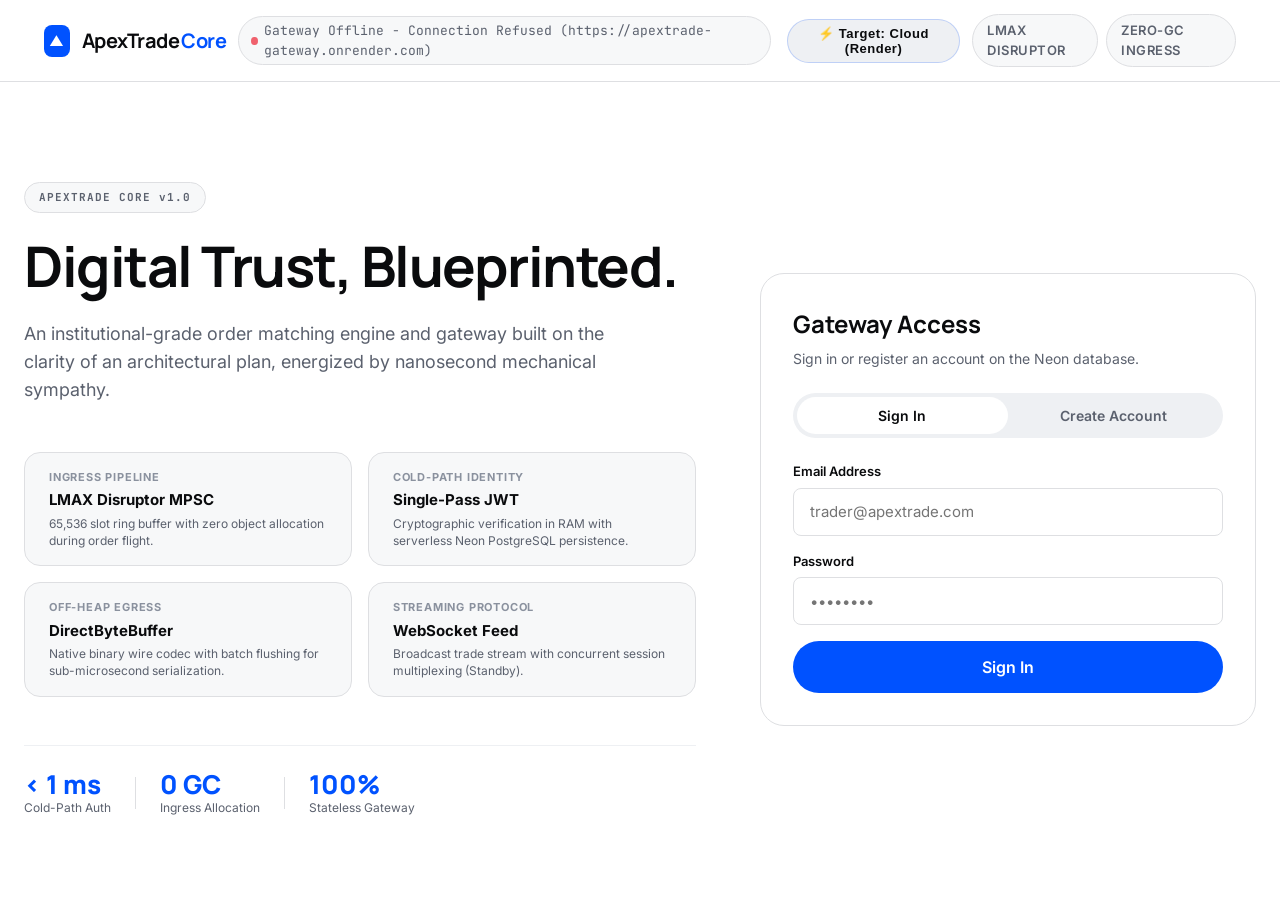
==== commit d2eb7675: "feat(risk): implement lock-free dual-asset spot ledger and pre-trade margin checks" ====
--- a/frontend/index.html
+++ b/frontend/index.html
@@ -161,6 +161,19 @@
                 </div>
               </div>
 
+              <!-- Dual-Asset In-Memory Ledger Strip -->
+              <div class="user-balance-strip">
+                <div class="balance-item">
+                  <span class="balance-label">AVAILABLE USD</span>
+                  <span class="balance-amount font-mono text-positive" id="lp-available-usd">$100,000.00</span>
+                </div>
+                <div class="balance-divider"></div>
+                <div class="balance-item">
+                  <span class="balance-label">AVAILABLE BTC</span>
+                  <span class="balance-amount font-mono text-interactive" id="lp-available-btc">5.00000000 BTC</span>
+                </div>
+              </div>
+
               <div class="token-inspect-box">
                 <span class="token-label">JSON WEB TOKEN (HMAC-SHA256)</span>
                 <div class="token-value font-mono" id="lp-token-snippet">eyJhbGciOiJIUzI1Ni...</div>
@@ -202,6 +215,14 @@
             <div class="subnav-stat">
               <span class="stat-label">ROUNDTRIP LATENCY</span>
               <span class="stat-value font-mono text-interactive" id="latency-display">&lt; 1 ms</span>
+            </div>
+            <div class="subnav-stat">
+              <span class="stat-label">AVAILABLE USD</span>
+              <span class="stat-value font-mono font-bold text-positive" id="terminal-balance-usd">$100,000.00</span>
+            </div>
+            <div class="subnav-stat">
+              <span class="stat-label">AVAILABLE BTC</span>
+              <span class="stat-value font-mono font-bold text-interactive" id="terminal-balance-btc">5.00000000 BTC</span>
             </div>
             <div class="ws-indicator-tag" id="ws-status">
               <span class="status-dot dot-standby" id="ws-dot"></span>
@@ -284,6 +305,12 @@
                 <div class="notional-summary">
                   <span class="notional-label">Estimated Notional:</span>
                   <span class="notional-value font-mono font-bold" id="summary-notional">500,000 USDT</span>
+                </div>
+
+                <!-- Real-time Asset Margin / Inventory Check -->
+                <div class="margin-check-row">
+                  <span class="margin-check-label" id="form-margin-label">Required USD:</span>
+                  <span class="margin-check-value font-mono" id="form-available-margin">Available: $100,000.00</span>
                 </div>
 
                 <!-- Signature 56px Pill Submit Button -->
--- a/frontend/css/style.css
+++ b/frontend/css/style.css
@@ -237,6 +237,7 @@
   flex-direction: column;
 }
 
+.hidden,
 .view.hidden {
   display: none !important;
 }
@@ -438,6 +439,18 @@
   display: flex;
   flex-direction: column;
   gap: var(--spacing-16);
+  animation: tabFadeIn 0.22s ease-out;
+}
+
+@keyframes tabFadeIn {
+  from {
+    opacity: 0;
+    transform: translateY(6px);
+  }
+  to {
+    opacity: 1;
+    transform: translateY(0);
+  }
 }
 
 .form-field {
@@ -661,6 +674,67 @@
   color: var(--color-slate);
 }
 
+/* Dual-Asset Ledger Strip */
+.user-balance-strip {
+  display: flex;
+  align-items: center;
+  justify-content: space-between;
+  padding: 12px 16px;
+  background: var(--color-pure-white);
+  border: 1px solid var(--color-pewter);
+  border-radius: 12px;
+  margin-bottom: var(--spacing-16);
+}
+
+.balance-item {
+  display: flex;
+  flex-direction: column;
+  gap: 2px;
+}
+
+.balance-label {
+  font-size: 10px;
+  font-weight: 700;
+  letter-spacing: 0.6px;
+  color: var(--color-ash);
+}
+
+.balance-amount {
+  font-size: 15px;
+  font-weight: 700;
+  color: var(--color-midnight);
+}
+
+.balance-divider {
+  width: 1px;
+  height: 28px;
+  background-color: var(--color-pewter);
+}
+
+.text-positive {
+  color: var(--color-positive-green) !important;
+}
+
+.text-danger {
+  color: var(--color-negative-red) !important;
+}
+
+.margin-check-row {
+  display: flex;
+  justify-content: space-between;
+  align-items: center;
+  font-size: 12px;
+  color: var(--color-slate);
+  margin-top: 6px;
+  margin-bottom: var(--spacing-16);
+  padding: 0 4px;
+}
+
+.margin-check-value {
+  font-weight: 600;
+  color: var(--color-midnight);
+}
+
 .token-inspect-box {
   background: var(--color-frost);
   border: 1px solid var(--color-pewter);
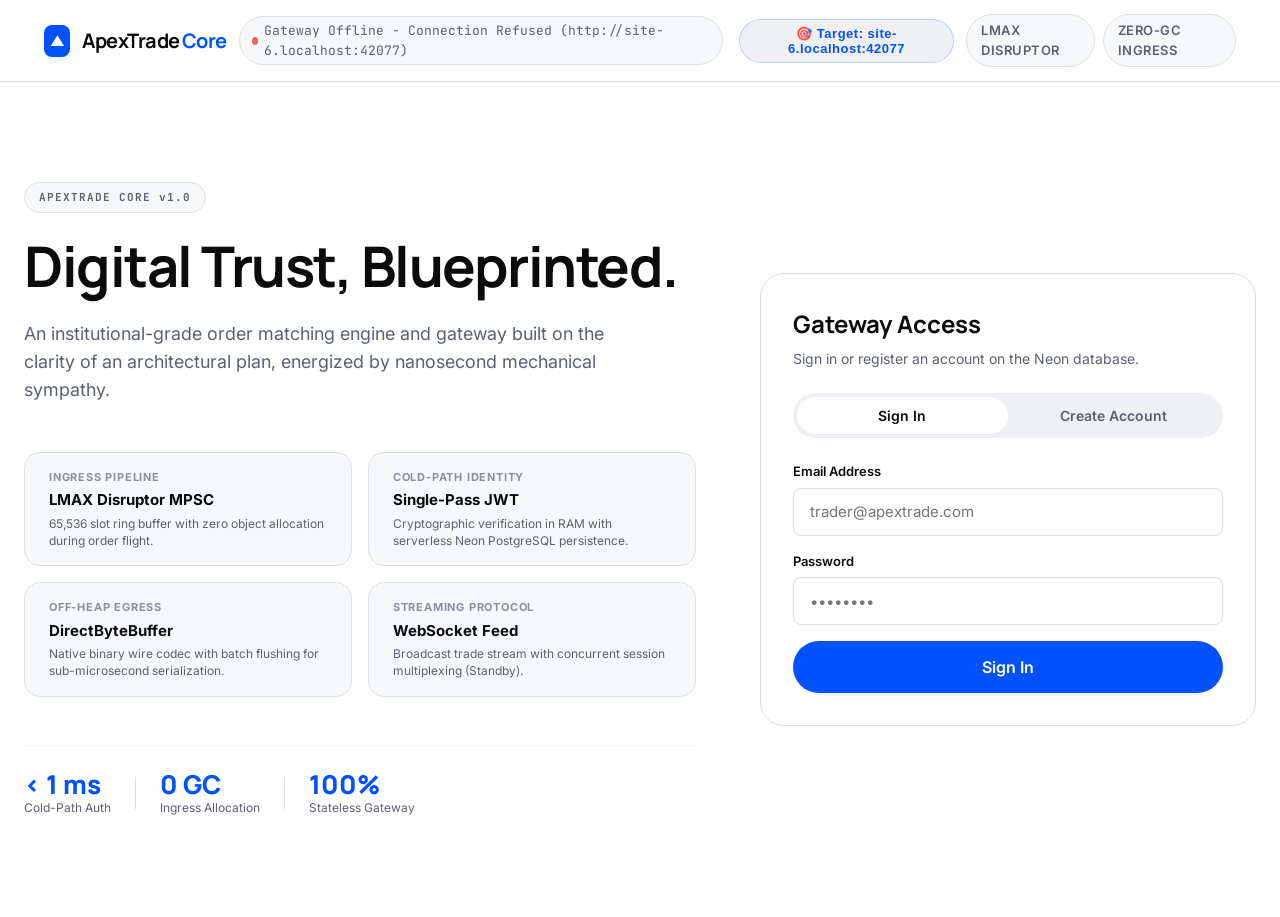
==== commit c5eed676: "feat(scaling): enforce fixed-point satoshi/cent scaling, ceiling margin division & decimal UI inputs" ====
--- a/frontend/index.html
+++ b/frontend/index.html
@@ -273,7 +273,7 @@
                   <label for="input-price">Limit Price (USDT)</label>
                   <div class="input-stepper-box">
                     <button type="button" class="stepper-btn" id="btn-price-minus">-10</button>
-                    <input type="number" id="input-price" class="input-base input-stepper font-mono" value="50000" min="1" step="any" required>
+                    <input type="number" id="input-price" class="input-base input-stepper font-mono" value="50000.00" min="0.01" step="any" placeholder="0.00" required>
                     <button type="button" class="stepper-btn" id="btn-price-plus">+10</button>
                   </div>
                   <div class="quick-preset-row">
@@ -287,17 +287,18 @@
 
                 <!-- Quantity Field -->
                 <div class="form-field" id="group-qty">
-                  <label for="input-qty">Quantity</label>
+                  <label for="input-qty">Quantity (BTC)</label>
                   <div class="input-stepper-box">
-                    <button type="button" class="stepper-btn" id="btn-qty-minus">-10</button>
-                    <input type="number" id="input-qty" class="input-base input-stepper font-mono" value="10" min="1" step="any" required>
-                    <button type="button" class="stepper-btn" id="btn-qty-plus">+10</button>
+                    <button type="button" class="stepper-btn" id="btn-qty-minus">-0.1</button>
+                    <input type="number" id="input-qty" class="input-base input-stepper font-mono" value="1.0" min="0.00000001" step="any" placeholder="0.00000000" required>
+                    <button type="button" class="stepper-btn" id="btn-qty-plus">+0.1</button>
                   </div>
                   <div class="quick-preset-row">
+                    <button type="button" class="preset-tag" data-qty="0.1">0.1</button>
+                    <button type="button" class="preset-tag" data-qty="0.5">0.5</button>
+                    <button type="button" class="preset-tag" data-qty="1">1.0</button>
+                    <button type="button" class="preset-tag" data-qty="5">5.0</button>
                     <button type="button" class="preset-tag" data-qty="10">10</button>
-                    <button type="button" class="preset-tag" data-qty="50">50</button>
-                    <button type="button" class="preset-tag" data-qty="100">100</button>
-                    <button type="button" class="preset-tag" data-qty="500">500</button>
                   </div>
                 </div>
 
--- a/frontend/css/style.css
+++ b/frontend/css/style.css
@@ -1231,9 +1231,40 @@
   color: var(--color-midnight);
 }
 
+.status-filled {
+  background-color: #eaf7f1;
+  color: var(--color-positive-green);
+  border: 1px solid rgba(39, 173, 117, 0.3);
+}
+
+.status-pending_cancel,
+.status-pending-cancel {
+  background-color: #fef7e0;
+  color: #b06000;
+  border: 1px solid rgba(255, 179, 0, 0.4);
+}
+
+.status-resting {
+  background-color: #e8f0fe;
+  color: var(--color-coinbase-blue);
+  border: 1px solid rgba(0, 82, 255, 0.3);
+}
+
 .status-cancelled {
   background-color: var(--color-frost);
   color: var(--color-ash);
+}
+
+.ltp-flash-up {
+  color: var(--color-positive-green) !important;
+  text-shadow: 0 0 8px rgba(39, 173, 117, 0.6);
+  transition: all 0.3s ease;
+}
+
+.ltp-flash-down {
+  color: var(--color-negative-red) !important;
+  text-shadow: 0 0 8px rgba(240, 97, 109, 0.6);
+  transition: all 0.3s ease;
 }
 
 .btn-cancel {
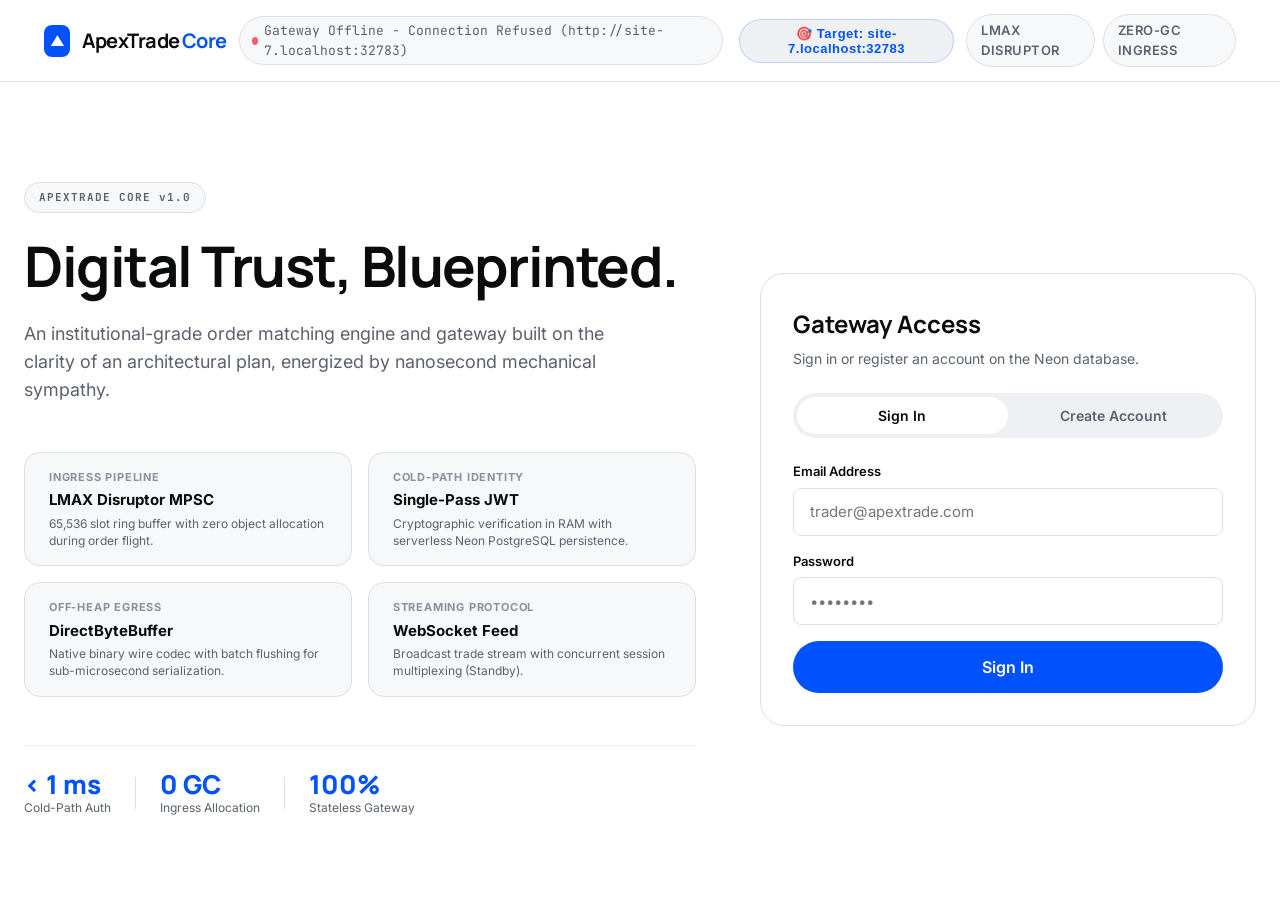
==== commit 8f00f4c5: "feat(core): implement self-trade prevention (CANCEL_MAKER), partial fill tracking, and reactive orde" ====
--- a/frontend/index.html
+++ b/frontend/index.html
@@ -165,12 +165,12 @@
               <div class="user-balance-strip">
                 <div class="balance-item">
                   <span class="balance-label">AVAILABLE USD</span>
-                  <span class="balance-amount font-mono text-positive" id="lp-available-usd">$100,000.00</span>
+                  <span class="balance-amount font-mono text-positive" id="lp-available-usd">---</span>
                 </div>
                 <div class="balance-divider"></div>
                 <div class="balance-item">
                   <span class="balance-label">AVAILABLE BTC</span>
-                  <span class="balance-amount font-mono text-interactive" id="lp-available-btc">5.00000000 BTC</span>
+                  <span class="balance-amount font-mono text-interactive" id="lp-available-btc">---</span>
                 </div>
               </div>
 
@@ -218,11 +218,11 @@
             </div>
             <div class="subnav-stat">
               <span class="stat-label">AVAILABLE USD</span>
-              <span class="stat-value font-mono font-bold text-positive" id="terminal-balance-usd">$100,000.00</span>
+              <span class="stat-value font-mono font-bold text-positive" id="terminal-balance-usd">---</span>
             </div>
             <div class="subnav-stat">
               <span class="stat-label">AVAILABLE BTC</span>
-              <span class="stat-value font-mono font-bold text-interactive" id="terminal-balance-btc">5.00000000 BTC</span>
+              <span class="stat-value font-mono font-bold text-interactive" id="terminal-balance-btc">---</span>
             </div>
             <div class="ws-indicator-tag" id="ws-status">
               <span class="status-dot dot-standby" id="ws-dot"></span>
@@ -273,7 +273,7 @@
                   <label for="input-price">Limit Price (USDT)</label>
                   <div class="input-stepper-box">
                     <button type="button" class="stepper-btn" id="btn-price-minus">-10</button>
-                    <input type="number" id="input-price" class="input-base input-stepper font-mono" value="50000.00" min="0.01" step="any" placeholder="0.00" required>
+                    <input type="text" inputmode="decimal" id="input-price" class="input-base input-stepper font-mono" value="50000.00" placeholder="0.00" autocomplete="off" spellcheck="false" required>
                     <button type="button" class="stepper-btn" id="btn-price-plus">+10</button>
                   </div>
                   <div class="quick-preset-row">
@@ -290,7 +290,7 @@
                   <label for="input-qty">Quantity (BTC)</label>
                   <div class="input-stepper-box">
                     <button type="button" class="stepper-btn" id="btn-qty-minus">-0.1</button>
-                    <input type="number" id="input-qty" class="input-base input-stepper font-mono" value="1.0" min="0.00000001" step="any" placeholder="0.00000000" required>
+                    <input type="text" inputmode="decimal" id="input-qty" class="input-base input-stepper font-mono" value="1.0" placeholder="0.00000000" autocomplete="off" spellcheck="false" required>
                     <button type="button" class="stepper-btn" id="btn-qty-plus">+0.1</button>
                   </div>
                   <div class="quick-preset-row">
@@ -305,13 +305,13 @@
                 <!-- Est. Notional -->
                 <div class="notional-summary">
                   <span class="notional-label">Estimated Notional:</span>
-                  <span class="notional-value font-mono font-bold" id="summary-notional">500,000 USDT</span>
+                  <span class="notional-value font-mono font-bold" id="summary-notional">50,000.00 USDT</span>
                 </div>
 
                 <!-- Real-time Asset Margin / Inventory Check -->
                 <div class="margin-check-row">
                   <span class="margin-check-label" id="form-margin-label">Required USD:</span>
-                  <span class="margin-check-value font-mono" id="form-available-margin">Available: $100,000.00</span>
+                  <span class="margin-check-value font-mono" id="form-available-margin">Available: ---</span>
                 </div>
 
                 <!-- Signature 56px Pill Submit Button -->
--- a/frontend/css/style.css
+++ b/frontend/css/style.css
@@ -1231,6 +1231,12 @@
   color: var(--color-midnight);
 }
 
+.status-partial {
+  background-color: #e8f0fe;
+  color: var(--color-coinbase-blue);
+  border: 1px solid rgba(0, 82, 255, 0.4);
+}
+
 .status-filled {
   background-color: #eaf7f1;
   color: var(--color-positive-green);
